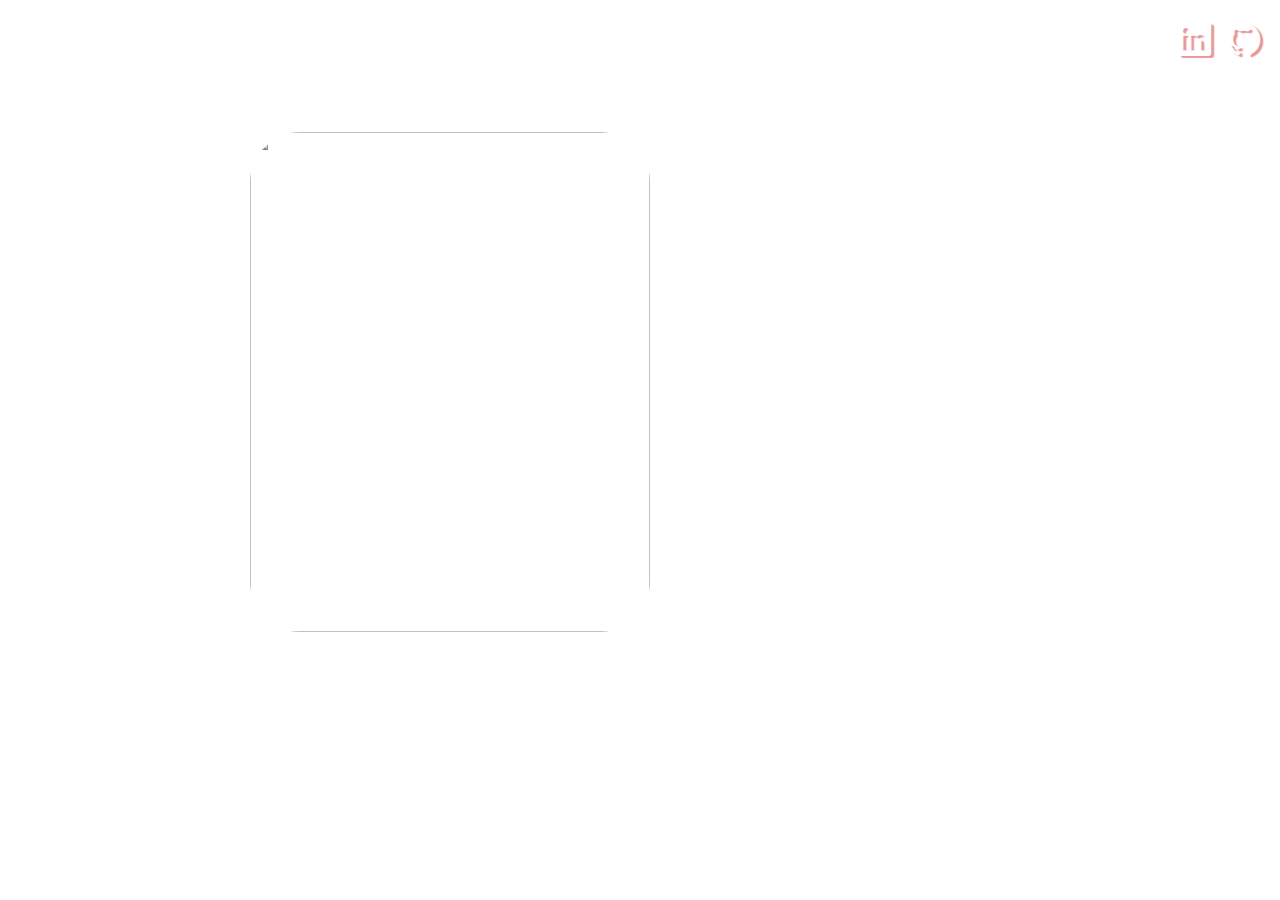
==== src/index.html @ 9477783c "editing" ====
<!DOCTYPE html>
<html lang="en">
<head>
    <meta charset="UTF-8">
    <meta name="viewport" content="width=device-width, initial-scale=1.0">
    <link href="https://cdn.jsdelivr.net/npm/bootstrap@5.3.3/dist/css/bootstrap.min.css" rel="stylesheet" integrity="sha384-QWTKZyjpPEjISv5WaRU9OFeRpok6YctnYmDr5pNlyT2bRjXh0JMhjY6hW+ALEwIH" crossorigin="anonymous">
    <link href="https://cdn.jsdelivr.net/npm/bootstrap-icons/font/bootstrap-icons.css" rel="stylesheet">
    <link href="https://fonts.googleapis.com/css2?family=Montserrat:wght@400;700&display=swap" rel="stylesheet">
    <link rel="stylesheet" href="index.css">
    <link rel="preconnect" href="https://fonts.googleapis.com">
    <link rel="preconnect" href="https://fonts.gstatic.com" crossorigin>
    <link href="https://fonts.googleapis.com/css2?family=Charmonman:wght@400;700&family=Dancing+Script:wght@400..700&family=Italiana&display=swap" rel="stylesheet">
    <title>Lizeth's Portfolio</title> <!-- Replace [Your Name] with your name -->
</head>
<body>
  <nav class="navbar navbar-expand-lg custom-navbar">
    <div class="container-fluid">
      <a class="navbar-brand" href="index.html"><h2>Lizeth Chavez</h2></a>
      <button class="navbar-toggler" type="button" data-bs-toggle="collapse" data-bs-target="#navbarNavAltMarkup" aria-controls="navbarNavAltMarkup" aria-expanded="false" aria-label="Toggle navigation">
        <span class="navbar-toggler-icon"></span>
      </button>
      <div class="collapse navbar-collapse" id="navbarNavAltMarkup">
        <div class="navbar-nav ms-auto">
            <a class="nav-link ms-auto" href="contact_me.html"><h4>About Me</h4></a>
            <a class="nav-link ms-auto" href="your-resume-link" target="_blank" download><h4>Resume</h4></a>
            <a class="nav-link ms-auto" aria-current="page" href="projects.html"><h4>Projects</h4></a>
            <a class="nav-link ms-auto" href="contact_me.html"><h4>Contact Me</h4></a>
            <a class="nav-link ms-auto" href="your-linkedin-profile" target="_blank"><i class="bi bi-linkedin"></i></a>
            <a class="nav-link ms-auto" href="your-github-profile" target="_blank"><i class="bi bi-github"></i></a>
        </div>
      </div>
    </div>
  </nav>
    
    <div class="intro">
        <div class="img-container">
            <!--Add your own image. Upload your image to the Github repo. 
            Right-click on your image. Click on 'Copy Relative Path'. 
            Paste between the quotations of src.-->
            <img src="" alt="">
        </div>
        <div class="col">
            <h2>Hero Text Heading</h2>
            <h5>Hero Text Subheading</h3>
        </div>
    </div>

    <script src="https://cdn.jsdelivr.net/npm/bootstrap@5.3.3/dist/js/bootstrap.bundle.min.js" integrity="sha384-YvpcrYf0tY3lHB60NNkmXc5s9fDVZLESaAA55NDzOxhy9GkcIdslK1eN7N6jIeHz" crossorigin="anonymous"></script>
    <script src="https://cdn.jsdelivr.net/npm/@popperjs/core@2.11.8/dist/umd/popper.min.js" integrity="sha384-I7E8VVD/ismYTF4hNIPjVp/Zjvgyol6VFvRkX/vR+Vc4jQkC+hVqc2pM8ODewa9r" crossorigin="anonymous"></script>
<script src="https://cdn.jsdelivr.net/npm/bootstrap@5.3.3/dist/js/bootstrap.min.js" integrity="sha384-0pUGZvbkm6XF6gxjEnlmuGrJXVbNuzT9qBBavbLwCsOGabYfZo0T0to5eqruptLy" crossorigin="anonymous"></script>
</body>
</html>
---- src/index.css ----
body{
    /* if you want to change the background color, change the background-color: */
    font-family:Georgia, 'Times New Roman', Times, serif; 
    background-image: linear-gradient(rgba(0,0,0,1),rgba(0,0,0,.90), url("/img2.jpg"));
    /*To change to font, change the font-family.*/
    
}

h2{
    color: #ffffff; 
    font-family: "Charmonman", cursive;
    font-weight: 400;
    font-style: normal;
    /* if you want to change the color of Your Name and Hero Text Heading,
     change the color: */
}

h4{
    color:#FFFFFF; 
    /* if you want to change the color of Projects, Contact Me, and Your Resume,
     change the color: */
}

h5{
    color: #FFF;
    /* if you want to change the color of Hero Text Subheading, 
    change the color: */
}

img{
    width: 100px;
    height: 500px;
    margin-left: 250px;
    border-radius: 50px;
}

.img-container{
    width: 700px;
    height: 550px;
    overflow: hidden;
}

.img-container img{
    /* To change the dimensions of the image, modify the
    width and height properties. */
    width: 400px;
    height: 500px;
    object-fit:cover;
}

.col h5{
    padding-top: 10px;
}

.bi-github{
    font-size: 25pt;
    color: #FFF; /*This is to change the color of the Github Logo*/
    text-shadow: 3px 2px 1px #E5989B;
    /*The first two values are for the angle of the shadow.
    The first value deals across the x-axis and the second
    deals across the y-axis. The third value deals with
    how far the shadow should extend. The last value is for 
    the color of the shadow.*/
    /* Text-shadow is to change the color of the shadow, 
    the angle of the shadow, and how far the shadow should extend. */
}
.bi-linkedin{
    font-size: 25pt;
    color: #FFF; /*This is to change the color of the LinkedIn Logo*/
    text-shadow: 3px 2px 1px #E5989B;
    /*The first two values are for the angle of the shadow.
    The first value deals across the x-axis and the second
    deals across the y-axis. The third value deals with
    how far the shadow should extend. The last value is for 
    the color of the shadow.*/
    /* Text-shadow is to change the color of the shadow, 
    the angle of the shadow, and how far the shadow should extend. */
}

.intro{
    display: flex;
    align-items: center;
    justify-content: center;
    margin-right: 300px;
    padding-top: 50px;

}

.nav-link:hover{
    color: black;
}

.custom-navbar{
    background-color: transparent;
    /* background-color is to change the color of the navbar.
    navbar is where Your Name and the other buttons appear.
    Right now it is set to transparent, which means there is no color.
    Since the background color of the body is set, the navbar appears 
    to have that color as well.*/
    align-items: center;
    justify-content: start;
}

.twobuttons{
    display: flex;
    margin-left: 200px;
    gap: 20px; /*This separates the Projects and Contact Me button*/
    margin-right: 300px;
}


#icons{
    display: flex;
    gap: 25px; /*This separates the Github Logo and the LinkedIn Logo*/
    margin-right: 5rem;
}
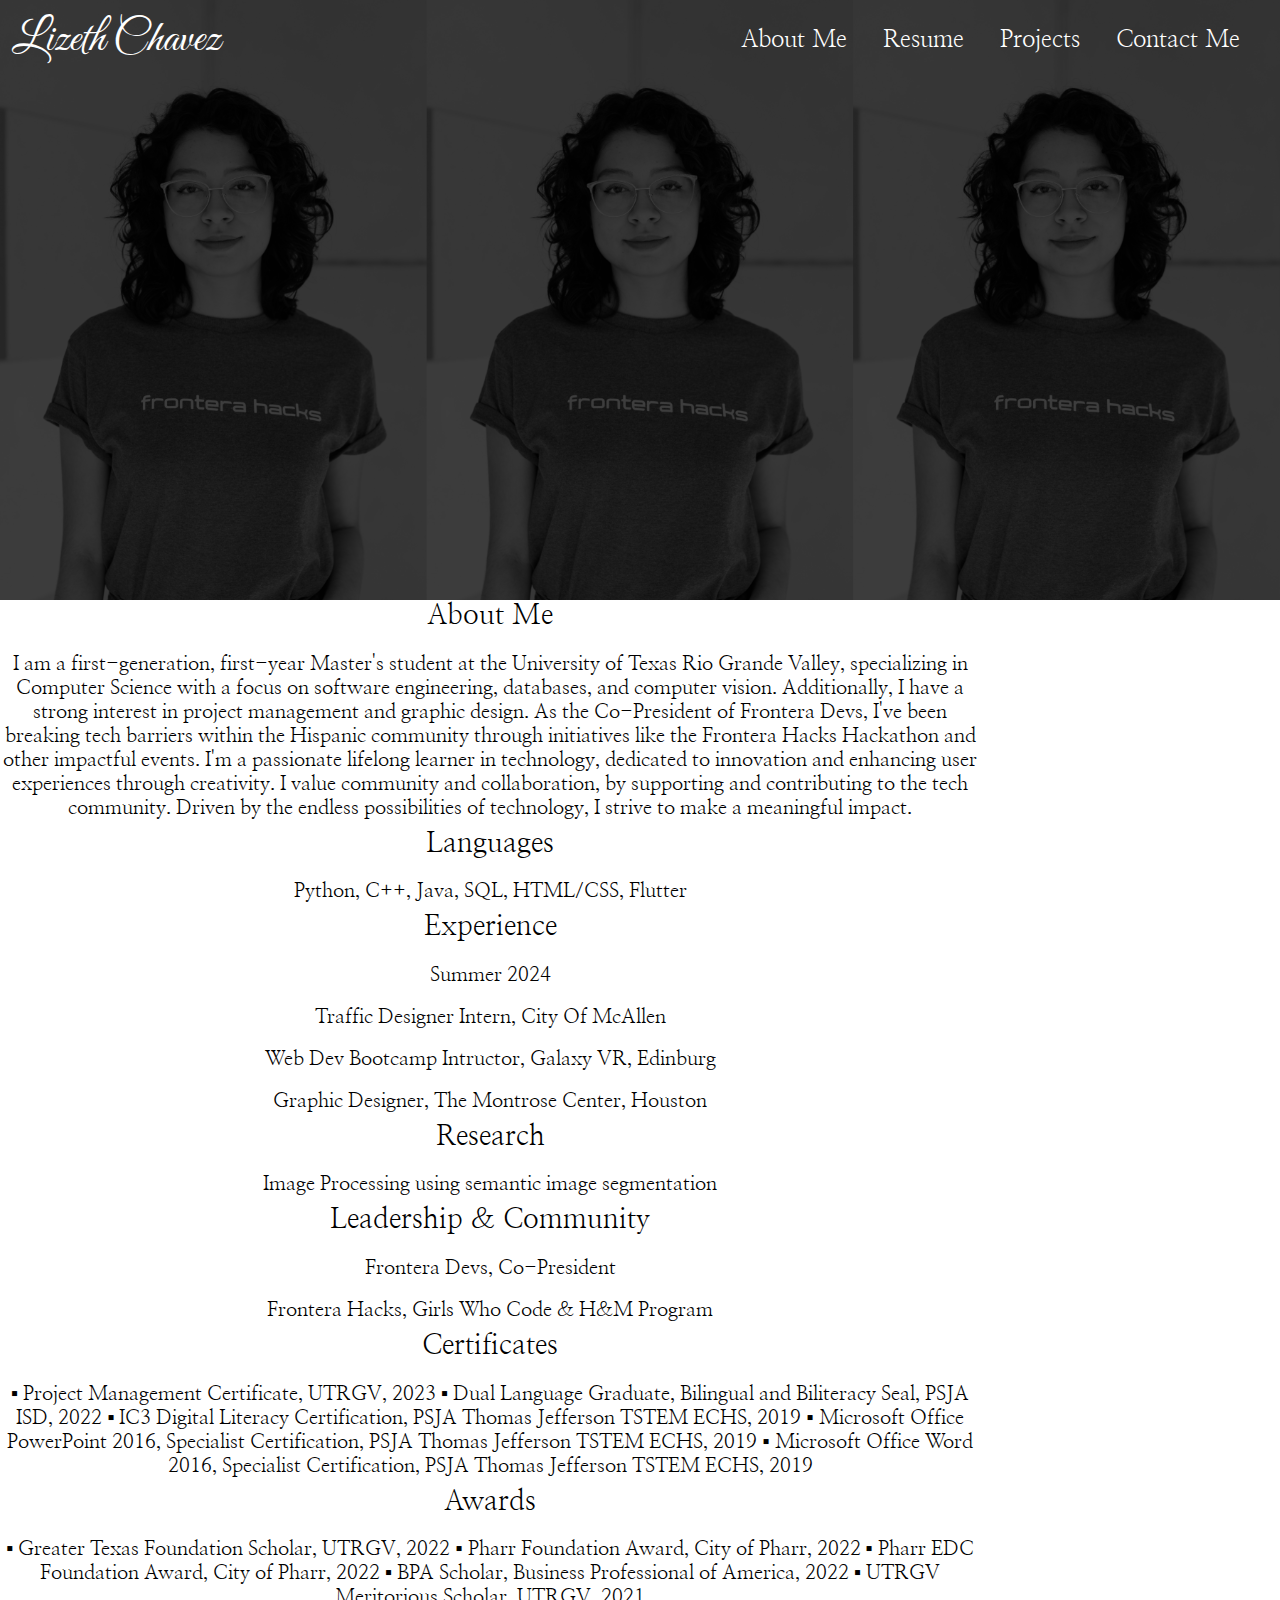
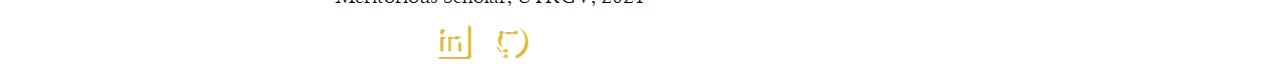
==== commit 05050da0: "Header & Nav Completed. About Me In Progress" ====
--- a/src/index.html
+++ b/src/index.html
@@ -3,50 +3,89 @@
 <head>
     <meta charset="UTF-8">
     <meta name="viewport" content="width=device-width, initial-scale=1.0">
+    <!-- Bootstrap -->
     <link href="https://cdn.jsdelivr.net/npm/bootstrap@5.3.3/dist/css/bootstrap.min.css" rel="stylesheet" integrity="sha384-QWTKZyjpPEjISv5WaRU9OFeRpok6YctnYmDr5pNlyT2bRjXh0JMhjY6hW+ALEwIH" crossorigin="anonymous">
     <link href="https://cdn.jsdelivr.net/npm/bootstrap-icons/font/bootstrap-icons.css" rel="stylesheet">
-    <link href="https://fonts.googleapis.com/css2?family=Montserrat:wght@400;700&display=swap" rel="stylesheet">
-    <link rel="stylesheet" href="index.css">
+    <script src="https://cdn.jsdelivr.net/npm/bootstrap@5.3.3/dist/js/bootstrap.bundle.min.js" integrity="sha384-YvpcrYf0tY3lHB60NNkmXc5s9fDVZLESaAA55NDzOxhy9GkcIdslK1eN7N6jIeHz" crossorigin="anonymous"></script>
+    <!-- Google Fonts -->
     <link rel="preconnect" href="https://fonts.googleapis.com">
     <link rel="preconnect" href="https://fonts.gstatic.com" crossorigin>
-    <link href="https://fonts.googleapis.com/css2?family=Charmonman:wght@400;700&family=Dancing+Script:wght@400..700&family=Italiana&display=swap" rel="stylesheet">
-    <title>Lizeth's Portfolio</title> <!-- Replace [Your Name] with your name -->
+    <link href="https://fonts.googleapis.com/css2?family=Arsenal+SC:ital,wght@0,700;1,400;1,700&family=Charmonman:wght@400;700&family=Dancing+Script:wght@400..700&family=Great+Vibes&family=Italiana&display=swap" rel="stylesheet">
+    <link href="https://fonts.googleapis.com/css2?family=Arsenal+SC:ital,wght@0,700;1,400;1,700&family=Baskervville+SC&family=Charmonman:wght@400;700&family=Dancing+Script:wght@400..700&family=Great+Vibes&family=Italiana&family=Lora:ital,wght@0,400..700;1,400..700&family=Nanum+Myeongjo&display=swap" rel="stylesheet">
+    <link href="https://fonts.googleapis.com/css2?family=Montserrat:wght@400;700&display=swap" rel="stylesheet">
+    <!-- Link to CSS -->
+    <link rel="stylesheet" href="index.css">
+
+
+    <title>Lizeth's Portfolio</title>
 </head>
-<body>
-  <nav class="navbar navbar-expand-lg custom-navbar">
-    <div class="container-fluid">
-      <a class="navbar-brand" href="index.html"><h2>Lizeth Chavez</h2></a>
-      <button class="navbar-toggler" type="button" data-bs-toggle="collapse" data-bs-target="#navbarNavAltMarkup" aria-controls="navbarNavAltMarkup" aria-expanded="false" aria-label="Toggle navigation">
-        <span class="navbar-toggler-icon"></span>
-      </button>
-      <div class="collapse navbar-collapse" id="navbarNavAltMarkup">
-        <div class="navbar-nav ms-auto">
-            <a class="nav-link ms-auto" href="contact_me.html"><h4>About Me</h4></a>
-            <a class="nav-link ms-auto" href="your-resume-link" target="_blank" download><h4>Resume</h4></a>
-            <a class="nav-link ms-auto" aria-current="page" href="projects.html"><h4>Projects</h4></a>
-            <a class="nav-link ms-auto" href="contact_me.html"><h4>Contact Me</h4></a>
-            <a class="nav-link ms-auto" href="your-linkedin-profile" target="_blank"><i class="bi bi-linkedin"></i></a>
-            <a class="nav-link ms-auto" href="your-github-profile" target="_blank"><i class="bi bi-github"></i></a>
+  <body>
+    
+    <header class="header">
+      <nav class="navbar navbar-expand-lg custom-navbar">
+        <div class="container-fluid">
+          <a class="navbar-brand" href="index.html"><h2 class="title">Lizeth Chavez</h2></a>
+          <button class="navbar-toggler" type="button" data-bs-toggle="collapse" data-bs-target="#navbarNavAltMarkup" aria-controls="navbarNavAltMarkup" aria-expanded="false" aria-label="Toggle navigation">
+            <span class="navbar-toggler-icon"></span>
+          </button>
+          <div class="collapse navbar-collapse" id="navbarNavAltMarkup">
+            <div class="navbar-nav ms-auto">
+                <a class="nav-link ms-auto" href="#about-me"><h4>About Me</h4></a>
+                <a class="nav-link ms-auto" href="assets/LizethChavez.pdf" target="_blank" download><h4>Resume</h4></a>
+                <a class="nav-link ms-auto" aria-current="page" href="projects.html"><h4>Projects</h4></a>
+                <a class="nav-link ms-auto" href="contact_me.html"><h4>Contact Me</h4></a>
+            </div>
+          </div>
         </div>
-      </div>
-    </div>
-  </nav>
-    
-    <div class="intro">
-        <div class="img-container">
-            <!--Add your own image. Upload your image to the Github repo. 
-            Right-click on your image. Click on 'Copy Relative Path'. 
-            Paste between the quotations of src.-->
-            <img src="" alt="">
+      </nav>
+    </header>
+      <section id="about-me" class="aboutme">
+        <div class="col">
+          <div class="col">
+              <h3>About Me</h3>
+              <h5>I am a first-generation, first-year Master's student at the University of Texas Rio Grande Valley, specializing in Computer Science with a focus on software engineering, databases, and computer vision. Additionally, I have a strong interest in project management and graphic design. As the Co-President of Frontera Devs, I've been breaking tech barriers within the Hispanic community through initiatives like the Frontera Hacks Hackathon and other impactful events. I'm a passionate lifelong learner in technology, dedicated to innovation and enhancing user experiences through creativity. I value community and collaboration, by supporting and contributing to the tech community. Driven by the endless possibilities of technology, I strive to make a meaningful impact.
+              </h5>
+
+              <h3>Languages</h3>
+              <h5>Python, C++, Java, SQL, HTML/CSS, Flutter</h5>
+           
+              <h3>Experience</h3>
+
+              <h5>Summer 2024</h5>
+              <h5>Traffic Designer Intern, City Of McAllen</h5>
+              <h5>Web Dev Bootcamp Intructor, Galaxy VR, Edinburg</h5>
+              <h5>Graphic Designer, The Montrose Center, Houston</h5>
+
+              <h3>Research</h3>
+              <h5>Image Processing using semantic image segmentation</h5>
+
+              <h3>Leadership & Community</h3>
+              <h5>Frontera Devs, Co-President</h5>
+              <h5>Frontera Hacks, Girls Who Code & H&M Program</h5>
+
+              <h3>Certificates</h3>
+              <h5>
+                ▪ Project Management Certificate, UTRGV, 2023 
+                ▪ Dual Language Graduate, Bilingual and Biliteracy Seal, PSJA ISD, 2022 
+                ▪ IC3 Digital Literacy Certification, PSJA Thomas Jefferson TSTEM ECHS, 2019 
+                ▪ Microsoft Office PowerPoint 2016, Specialist Certification, PSJA Thomas Jefferson TSTEM ECHS, 2019 
+                ▪ Microsoft Office Word 2016, Specialist Certification, PSJA Thomas Jefferson TSTEM ECHS, 2019 
+              </h5>
+
+              <h3>Awards</h3>
+              <h5>
+                ▪ Greater Texas Foundation Scholar, UTRGV, 2022 
+                ▪ Pharr Foundation Award, City of Pharr, 2022 
+                ▪ Pharr EDC Foundation Award, City of Pharr, 2022 
+                ▪ BPA Scholar, Business Professional of America, 2022 
+                ▪ UTRGV Meritorious Scholar, UTRGV, 2021
+              </h5>
+
+
+              <a class="nav-link ms-auto" href="https://www.linkedin.com/in/lizethachavez/" target="_blank"><i class="bi bi-linkedin"></i></a>
+              <a class="nav-link ms-auto" href="https://github.com/LCRazo" target="_blank"><i class="bi bi-github"></i></a>
+          </div>
         </div>
-        <div class="col">
-            <h2>Hero Text Heading</h2>
-            <h5>Hero Text Subheading</h3>
-        </div>
-    </div>
-
-    <script src="https://cdn.jsdelivr.net/npm/bootstrap@5.3.3/dist/js/bootstrap.bundle.min.js" integrity="sha384-YvpcrYf0tY3lHB60NNkmXc5s9fDVZLESaAA55NDzOxhy9GkcIdslK1eN7N6jIeHz" crossorigin="anonymous"></script>
-    <script src="https://cdn.jsdelivr.net/npm/@popperjs/core@2.11.8/dist/umd/popper.min.js" integrity="sha384-I7E8VVD/ismYTF4hNIPjVp/Zjvgyol6VFvRkX/vR+Vc4jQkC+hVqc2pM8ODewa9r" crossorigin="anonymous"></script>
-<script src="https://cdn.jsdelivr.net/npm/bootstrap@5.3.3/dist/js/bootstrap.min.js" integrity="sha384-0pUGZvbkm6XF6gxjEnlmuGrJXVbNuzT9qBBavbLwCsOGabYfZo0T0to5eqruptLy" crossorigin="anonymous"></script>
+      </section>
 </body>
-</html>+</html>    
--- a/src/index.css
+++ b/src/index.css
@@ -1,28 +1,49 @@
+html {
+    scroll-behavior: smooth;
+}
+
 body{
     /* if you want to change the background color, change the background-color: */
     font-family:Georgia, 'Times New Roman', Times, serif; 
-    background-image: linear-gradient(rgba(0,0,0,1),rgba(0,0,0,.90), url("/img2.jpg"));
+    margin: 0;
+    padding: 0;
+    text-align: center;
+
     /*To change to font, change the font-family.*/
     
 }
 
 h2{
     color: #ffffff; 
-    font-family: "Charmonman", cursive;
+    font-family: "Great Vibes", cursive;
     font-weight: 400;
     font-style: normal;
+    font-size: 45px;
     /* if you want to change the color of Your Name and Hero Text Heading,
      change the color: */
 }
 
+h3{
+    color: #000000;
+    font-family: "Nanum Myeongjo", serif;
+    font-weight: 400;
+    font-style: normal;
+}
+
 h4{
     color:#FFFFFF; 
+    font-family: "Nanum Myeongjo", serif;
+    font-weight: 400;
+    font-style: normal;
     /* if you want to change the color of Projects, Contact Me, and Your Resume,
      change the color: */
 }
 
 h5{
-    color: #FFF;
+    color: #000000;
+    font-family: "Nanum Myeongjo", serif;
+    font-weight: 400;
+    font-style: normal;
     /* if you want to change the color of Hero Text Subheading, 
     change the color: */
 }
@@ -52,10 +73,16 @@
     padding-top: 10px;
 }
 
+#icons{
+    display: flex;
+    gap: 25px; /*This separates the Github Logo and the LinkedIn Logo*/
+    margin-right: 5rem;
+}
+
 .bi-github{
     font-size: 25pt;
     color: #FFF; /*This is to change the color of the Github Logo*/
-    text-shadow: 3px 2px 1px #E5989B;
+    text-shadow: 3px 2px 1px #DAB844;
     /*The first two values are for the angle of the shadow.
     The first value deals across the x-axis and the second
     deals across the y-axis. The third value deals with
@@ -67,7 +94,7 @@
 .bi-linkedin{
     font-size: 25pt;
     color: #FFF; /*This is to change the color of the LinkedIn Logo*/
-    text-shadow: 3px 2px 1px #E5989B;
+    text-shadow: 3px 2px 1px #DAB844;
     /*The first two values are for the angle of the shadow.
     The first value deals across the x-axis and the second
     deals across the y-axis. The third value deals with
@@ -77,40 +104,72 @@
     the angle of the shadow, and how far the shadow should extend. */
 }
 
-.intro{
+
+/* Nav Hovering Effect */
+.nav-link{
+    list-style: none;
+    display: inline-block;
+    margin: 0 20px;
+    position: relative;
+}
+
+.nav-link a{
+    text-decoration: none;
+    color: #fff;
+    text-transform: uppercase;
+}
+
+.nav-link:after{
+    content:'';
+    height: 3px;
+    width: 0;
+    background: #DAB844;
+    position: absolute;
+    left: 0;
+    bottom: -10;
+    transition: 0.5s;
+}
+
+.nav-link:hover::after{
+    width: 100%;
+}
+
+
+.custom-navbar{
+    position: absolute;
+    top: 0; /* Align to the top of the header */
+    right: 0; /* Align to the left of the header */
+    width: 100%; /* Full width */
+    z-index: 10; /* Higher value to ensure it overlays other elements */
+}
+
+.header{
+    background-image: linear-gradient(rgba(0,0,0,0.75), rgba(0,0,0,0.75)), url("assets/headshot.jpg");
+    background-size: contain;
+    background-position:initial;
+    background-size: 
+    33.33%;
+    background-repeat:repeat-x;
+
+    padding-top: 600px; /* Add padding to compensate for the fixed navbar */
+    text-align: center;
+    position: relative;
+    z-index: 1;
+}
+
+
+#about-me {
+  padding-top: 80px; /* Adjust this value based on your navbar height */
+  margin-top: -80px; /* Adjust this value to offset the padding */
+}
+
+
+.aboutme{
     display: flex;
     align-items: center;
     justify-content: center;
     margin-right: 300px;
-    padding-top: 50px;
+    padding-top: 800px;
 
 }
 
-.nav-link:hover{
-    color: black;
-}
-
-.custom-navbar{
-    background-color: transparent;
-    /* background-color is to change the color of the navbar.
-    navbar is where Your Name and the other buttons appear.
-    Right now it is set to transparent, which means there is no color.
-    Since the background color of the body is set, the navbar appears 
-    to have that color as well.*/
-    align-items: center;
-    justify-content: start;
-}
-
-.twobuttons{
-    display: flex;
-    margin-left: 200px;
-    gap: 20px; /*This separates the Projects and Contact Me button*/
-    margin-right: 300px;
-}
-
-
-#icons{
-    display: flex;
-    gap: 25px; /*This separates the Github Logo and the LinkedIn Logo*/
-    margin-right: 5rem;
-}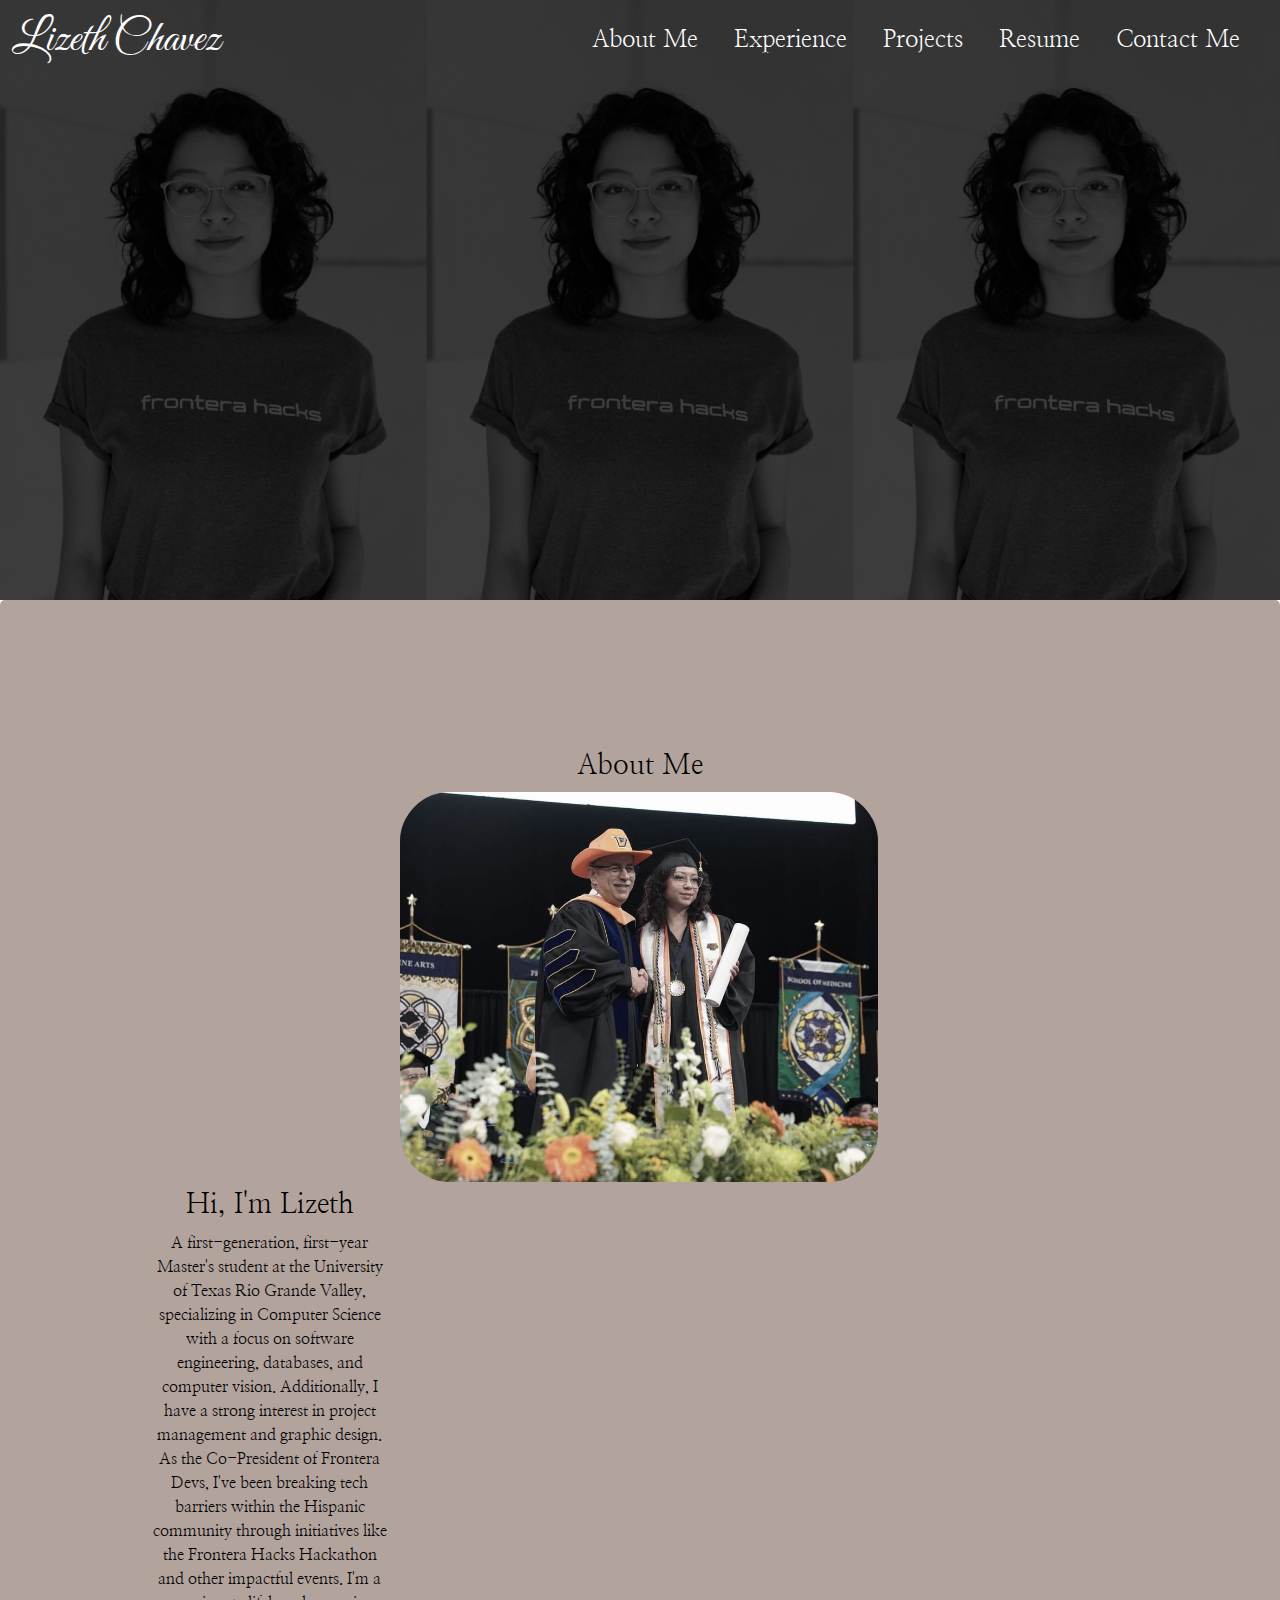
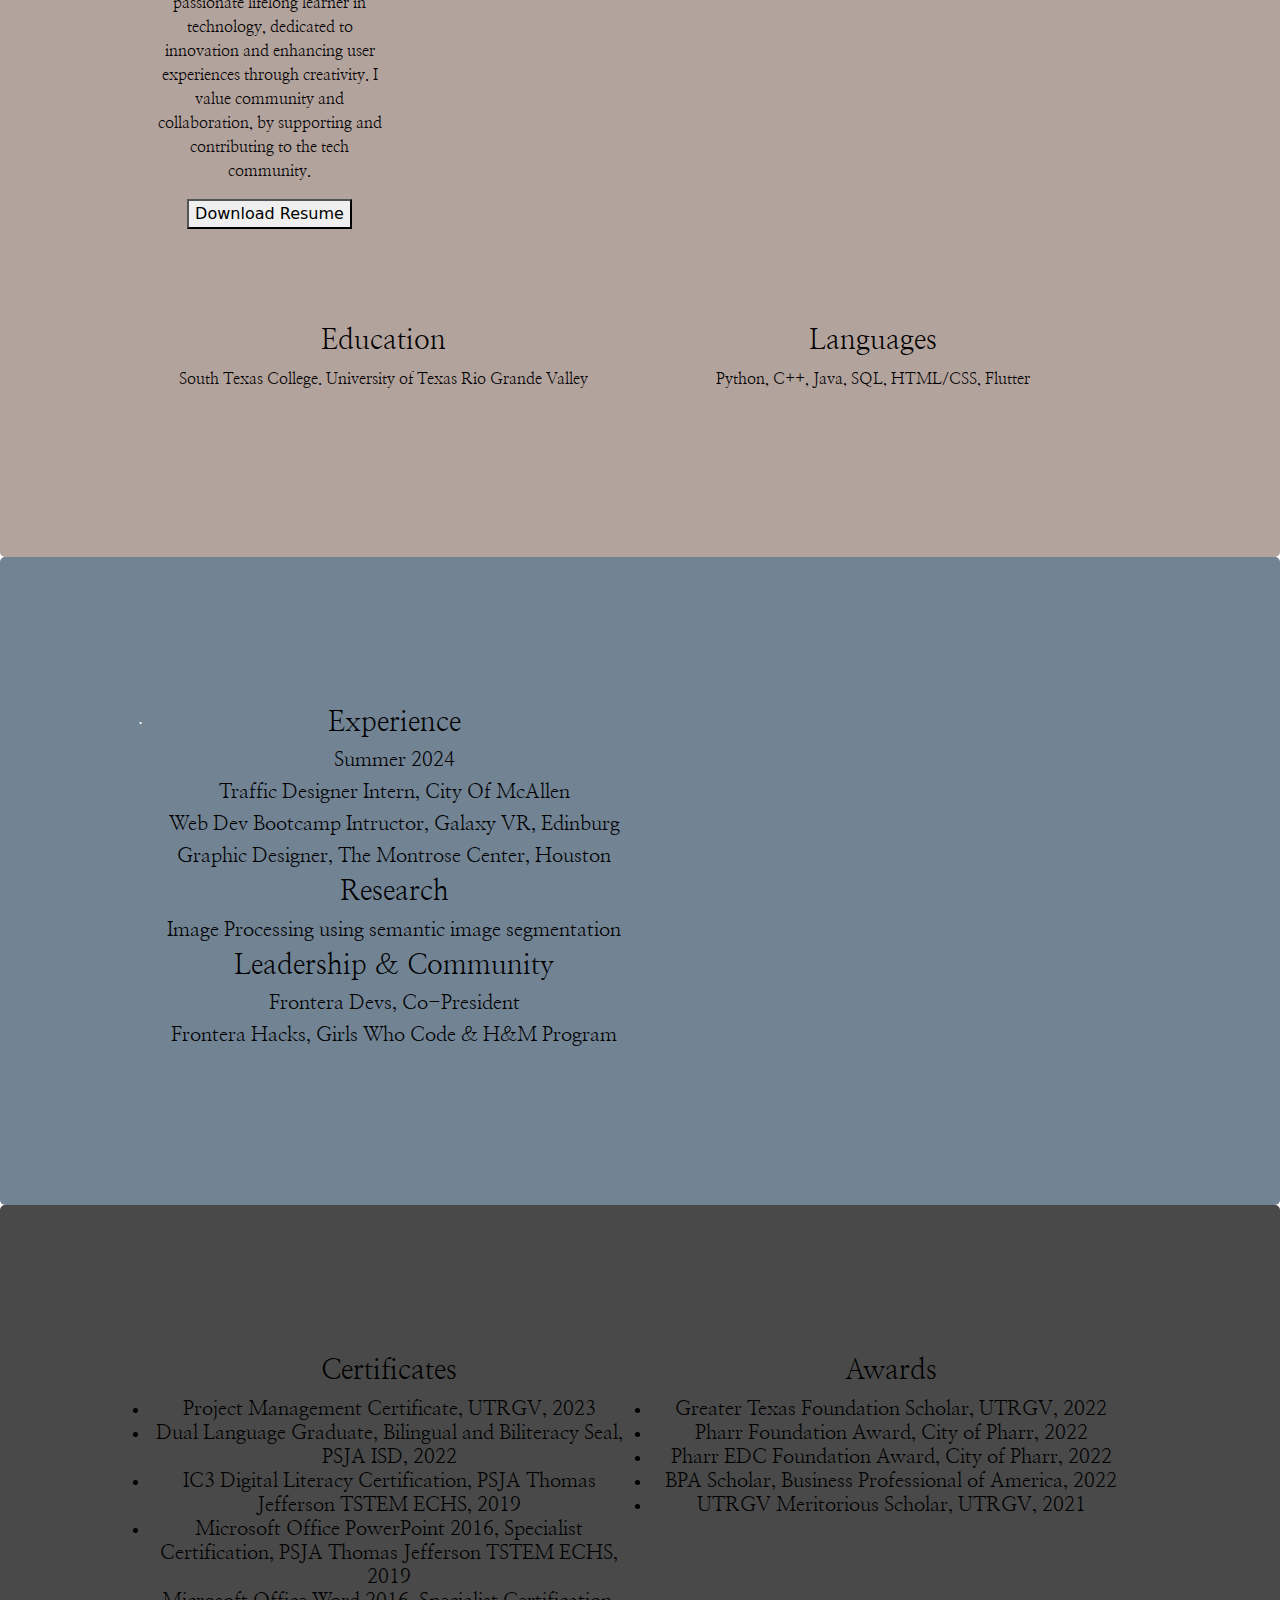
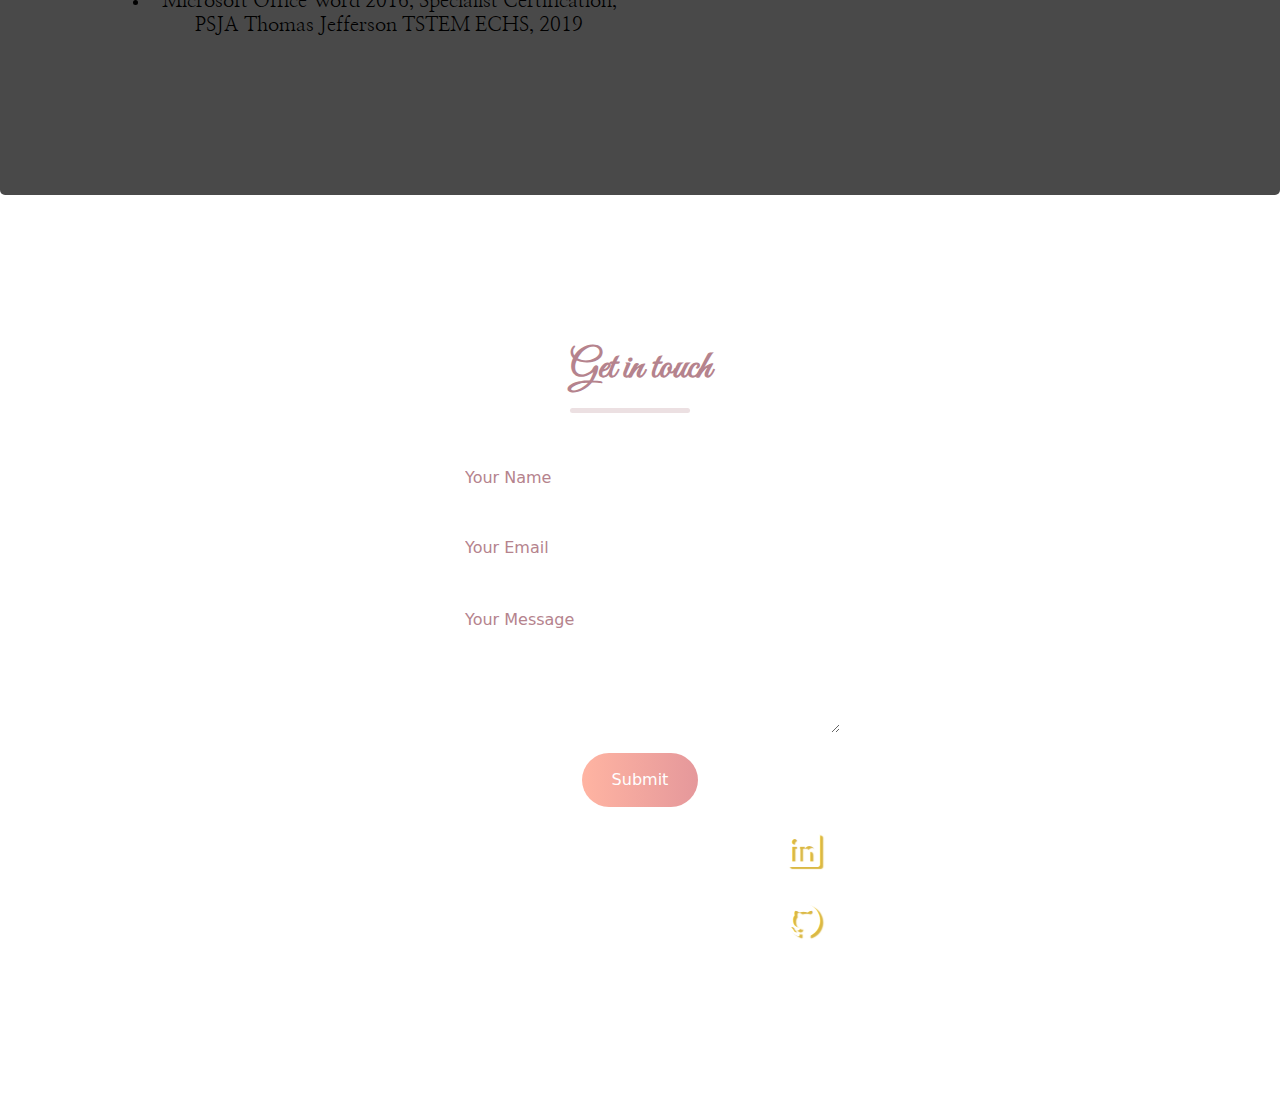
==== commit 33faad9b: "About Me In Progress" ====
--- a/src/index.html
+++ b/src/index.html
@@ -7,6 +7,11 @@
     <link href="https://cdn.jsdelivr.net/npm/bootstrap@5.3.3/dist/css/bootstrap.min.css" rel="stylesheet" integrity="sha384-QWTKZyjpPEjISv5WaRU9OFeRpok6YctnYmDr5pNlyT2bRjXh0JMhjY6hW+ALEwIH" crossorigin="anonymous">
     <link href="https://cdn.jsdelivr.net/npm/bootstrap-icons/font/bootstrap-icons.css" rel="stylesheet">
     <script src="https://cdn.jsdelivr.net/npm/bootstrap@5.3.3/dist/js/bootstrap.bundle.min.js" integrity="sha384-YvpcrYf0tY3lHB60NNkmXc5s9fDVZLESaAA55NDzOxhy9GkcIdslK1eN7N6jIeHz" crossorigin="anonymous"></script>
+    <link href="https://cdn.jsdelivr.net/npm/bootstrap@5.3.3/dist/css/bootstrap.min.css" rel="stylesheet" integrity="sha384-QWTKZyjpPEjISv5WaRU9OFeRpok6YctnYmDr5pNlyT2bRjXh0JMhjY6hW+ALEwIH" crossorigin="anonymous">
+    <link href="https://cdn.jsdelivr.net/npm/bootstrap-icons/font/bootstrap-icons.css" rel="stylesheet">
+    <script src="https://cdn.jsdelivr.net/npm/bootstrap@5.3.3/dist/js/bootstrap.bundle.min.js" integrity="sha384-YvpcrYf0tY3lHB60NNkmXc5s9fDVZLESaAA55NDzOxhy9GkcIdslK1eN7N6jIeHz" crossorigin="anonymous"></script>
+    <script src="https://cdn.jsdelivr.net/npm/@popperjs/core@2.11.8/dist/umd/popper.min.js" integrity="sha384-I7E8VVD/ismYTF4hNIPjVp/Zjvgyol6VFvRkX/vR+Vc4jQkC+hVqc2pM8ODewa9r" crossorigin="anonymous"></script>
+    <script src="https://cdn.jsdelivr.net/npm/bootstrap@5.3.3/dist/js/bootstrap.min.js" integrity="sha384-0pUGZvbkm6XF6gxjEnlmuGrJXVbNuzT9qBBavbLwCsOGabYfZo0T0to5eqruptLy" crossorigin="anonymous"></script>
     <!-- Google Fonts -->
     <link rel="preconnect" href="https://fonts.googleapis.com">
     <link rel="preconnect" href="https://fonts.gstatic.com" crossorigin>
@@ -31,61 +36,127 @@
           <div class="collapse navbar-collapse" id="navbarNavAltMarkup">
             <div class="navbar-nav ms-auto">
                 <a class="nav-link ms-auto" href="#about-me"><h4>About Me</h4></a>
+                <a class="nav-link ms-auto" href="#Experience"><h4>Experience</h4></a>
+                <a class="nav-link ms-auto" aria-current="page" href="projects.html"><h4>Projects</h4></a>
                 <a class="nav-link ms-auto" href="assets/LizethChavez.pdf" target="_blank" download><h4>Resume</h4></a>
-                <a class="nav-link ms-auto" aria-current="page" href="projects.html"><h4>Projects</h4></a>
-                <a class="nav-link ms-auto" href="contact_me.html"><h4>Contact Me</h4></a>
+                <a class="nav-link ms-auto" href="#Contact"><h4>Contact Me</h4></a>
             </div>
           </div>
         </div>
       </nav>
     </header>
-      <section id="about-me" class="aboutme">
-        <div class="col">
-          <div class="col">
-              <h3>About Me</h3>
-              <h5>I am a first-generation, first-year Master's student at the University of Texas Rio Grande Valley, specializing in Computer Science with a focus on software engineering, databases, and computer vision. Additionally, I have a strong interest in project management and graphic design. As the Co-President of Frontera Devs, I've been breaking tech barriers within the Hispanic community through initiatives like the Frontera Hacks Hackathon and other impactful events. I'm a passionate lifelong learner in technology, dedicated to innovation and enhancing user experiences through creativity. I value community and collaboration, by supporting and contributing to the tech community. Driven by the endless possibilities of technology, I strive to make a meaningful impact.
-              </h5>
+    <section id="about-me" class="aboutme">
+      <div class="aboutme-container">
+        <div class="row">
+          <header class="text-center">
+            <h3>About Me</h3>
+          </header>
+          <div class="col-lg-6 col-md-6">
+            <div class="image-overlay-container">
+                <!-- Main image (color) -->
+                <img src="assets/normal.jpg" alt="Lizeth's Photo" class="img-fluid main-image">
+                <!-- Overlay image (grayscale) -->
+                <img src="assets/greyscale.jpg" alt="Lizeth's Photo Grayscale" class="img-fluid overlay-image">
+            </div>
+            <div class="col-lg-6 col-md-6">
+              <article>
+                <header>
+                  <h3>Hi, I'm Lizeth</h3>
+                </header>
+                <p>
+                  A first-generation, first-year Master's student at the University of Texas Rio Grande Valley, specializing in Computer Science with a focus on software engineering, databases, and computer vision. Additionally, I have a strong interest in project management and graphic design. As the Co-President of Frontera Devs, I've been breaking tech barriers within the Hispanic community through initiatives like the Frontera Hacks Hackathon and other impactful events. I'm a passionate lifelong learner in technology, dedicated to innovation and enhancing user experiences through creativity. I value community and collaboration, by supporting and contributing to the tech community.
+                </p>
+                <button type="download-resume">Download Resume</button>
+              </article>
+            </div>
+          </div>
+          <div class="row mt-5">
+          <div class="col-lg-6 col-md-6 pt-5">
+            <article>
+              <header>
+                <h3>Education</h3>
+              </header>
+              <p>South Texas College. University of Texas Rio Grande Valley</p>
+            </article>
+          </div>
+          <div class="col-lg-6 col-md-6 pt-5">
+            <article>
+              <header>
+                <h3>Languages</h3>
+              </header>
+              <p>Python, C++, Java, SQL, HTML/CSS, Flutter</p>
+            </article>
+          </div>
+         </div>
+        </div>
+      </div>
+    </section>    
+    
+      <section  id="Experience" class="Experience" >
+        <div class="exp-container">
+            <div class="row">.
+                <div class="col-lg-6 col-md-6">
+                  <h3>Experience</h3>
 
-              <h3>Languages</h3>
-              <h5>Python, C++, Java, SQL, HTML/CSS, Flutter</h5>
-           
-              <h3>Experience</h3>
-
-              <h5>Summer 2024</h5>
-              <h5>Traffic Designer Intern, City Of McAllen</h5>
-              <h5>Web Dev Bootcamp Intructor, Galaxy VR, Edinburg</h5>
-              <h5>Graphic Designer, The Montrose Center, Houston</h5>
-
-              <h3>Research</h3>
-              <h5>Image Processing using semantic image segmentation</h5>
-
-              <h3>Leadership & Community</h3>
-              <h5>Frontera Devs, Co-President</h5>
-              <h5>Frontera Hacks, Girls Who Code & H&M Program</h5>
-
+                  <h5>Summer 2024</h5>
+                  <h5>Traffic Designer Intern, City Of McAllen</h5>
+                  <h5>Web Dev Bootcamp Intructor, Galaxy VR, Edinburg</h5>
+                  <h5>Graphic Designer, The Montrose Center, Houston</h5>
+      
+                  <h3>Research</h3>
+                  <h5>Image Processing using semantic image segmentation</h5>
+      
+                  <h3>Leadership & Community</h3>
+                  <h5>Frontera Devs, Co-President</h5>
+                  <h5>Frontera Hacks, Girls Who Code & H&M Program</h5>
+                </div>
+            </div> 
+        </div>
+      </section>
+      <section id="extra" class="extra">
+        <div class="extra-container">
+          <div class="row">
+            <div class="col-lg-6 col-md-6">
               <h3>Certificates</h3>
               <h5>
-                ▪ Project Management Certificate, UTRGV, 2023 
-                ▪ Dual Language Graduate, Bilingual and Biliteracy Seal, PSJA ISD, 2022 
-                ▪ IC3 Digital Literacy Certification, PSJA Thomas Jefferson TSTEM ECHS, 2019 
-                ▪ Microsoft Office PowerPoint 2016, Specialist Certification, PSJA Thomas Jefferson TSTEM ECHS, 2019 
-                ▪ Microsoft Office Word 2016, Specialist Certification, PSJA Thomas Jefferson TSTEM ECHS, 2019 
+                <li><a>Project Management Certificate, UTRGV, 2023 </a></li>
+                <li><a>Dual Language Graduate, Bilingual and Biliteracy Seal, PSJA ISD, 2022</a></li>
+                <li><a>IC3 Digital Literacy Certification, PSJA Thomas Jefferson TSTEM ECHS, 2019 </a></li>
+                <li><a>Microsoft Office PowerPoint 2016, Specialist Certification, PSJA Thomas Jefferson TSTEM ECHS, 2019 </a></li>
+                <li><a>Microsoft Office Word 2016, Specialist Certification, PSJA Thomas Jefferson TSTEM ECHS, 2019 </a></li>
               </h5>
-
+            </div>
+            <div class="col-lg-6 col-md-6">
               <h3>Awards</h3>
-              <h5>
-                ▪ Greater Texas Foundation Scholar, UTRGV, 2022 
-                ▪ Pharr Foundation Award, City of Pharr, 2022 
-                ▪ Pharr EDC Foundation Award, City of Pharr, 2022 
-                ▪ BPA Scholar, Business Professional of America, 2022 
-                ▪ UTRGV Meritorious Scholar, UTRGV, 2021
-              </h5>
-
-
-              <a class="nav-link ms-auto" href="https://www.linkedin.com/in/lizethachavez/" target="_blank"><i class="bi bi-linkedin"></i></a>
-              <a class="nav-link ms-auto" href="https://github.com/LCRazo" target="_blank"><i class="bi bi-github"></i></a>
+                <h5>
+                  <li><a>Greater Texas Foundation Scholar, UTRGV, 2022 </a></li>
+                  <li><a>Pharr Foundation Award, City of Pharr, 2022</a></li>
+                  <li><a>Pharr EDC Foundation Award, City of Pharr, 2022 </a></li>
+                  <li><a> BPA Scholar, Business Professional of America, 2022 </a></li>
+                  <li><a>UTRGV Meritorious Scholar, UTRGV, 2021</a></li>
+                </h5>
+            </div>
           </div>
         </div>
       </section>
+
+      <footer id="Contact">
+        <div class="contact-container">
+          <form action="https://api.web3forms.com/submit" method="POST" class="contact-left">
+            <div class="contact-left-title">
+              <h2>Get in touch</h2>
+              <hr>
+            </div>
+             <input type="hidden" name="access_key" value="">  <!--The value needs to be changed. Go to Web3Forms site. -->
+            <input type="text" name="name" placeholder="Your Name" class="contact-inputs" required>
+            <input type="email" name="email" placeholder="Your Email" class="contact-inputs" required>
+            <textarea name="message" placeholder="Your Message" class="contact-inputs" required></textarea>
+            <button type="submit">Submit</button>
+
+            <a class="nav-link ms-auto" href="https://www.linkedin.com/in/lizethachavez/" target="_blank"><i class="bi bi-linkedin"></i></a>
+            <a class="nav-link ms-auto" href="https://github.com/LCRazo" target="_blank"><i class="bi bi-github"></i></a>
+          </form>
+        </div>
+      </footer>
 </body>
 </html>    
--- a/src/index.css
+++ b/src/index.css
@@ -1,16 +1,9 @@
-html {
-    scroll-behavior: smooth;
-}
-
 body{
     /* if you want to change the background color, change the background-color: */
-    font-family:Georgia, 'Times New Roman', Times, serif; 
     margin: 0;
     padding: 0;
     text-align: center;
-
-    /*To change to font, change the font-family.*/
-    
+    /*To change to font, change the font-family.*/ 
 }
 
 h2{
@@ -23,13 +16,6 @@
      change the color: */
 }
 
-h3{
-    color: #000000;
-    font-family: "Nanum Myeongjo", serif;
-    font-weight: 400;
-    font-style: normal;
-}
-
 h4{
     color:#FFFFFF; 
     font-family: "Nanum Myeongjo", serif;
@@ -39,7 +25,7 @@
      change the color: */
 }
 
-h5{
+h3, h5, p{
     color: #000000;
     font-family: "Nanum Myeongjo", serif;
     font-weight: 400;
@@ -157,19 +143,136 @@
     z-index: 1;
 }
 
-
-#about-me {
-  padding-top: 80px; /* Adjust this value based on your navbar height */
-  margin-top: -80px; /* Adjust this value to offset the padding */
-}
-
-
-.aboutme{
+.about-me{
     display: flex;
     align-items: center;
     justify-content: center;
     margin-right: 300px;
     padding-top: 800px;
-
-}
-
+}
+
+.aboutme-container{
+    background-color: #b3a39d;
+    padding: 150px;
+    border-radius: 5px; /* Optional: for rounded corners */
+    color: white; /* Optional: to make text readable on the background */
+}
+
+.image-overlay-container {
+    position: relative;
+    display: inline-block;
+  }
+  
+  .main-image {
+    display: block;
+    width: 100%;
+  }
+  
+  .overlay-image {
+    position: absolute;
+    top: 0;
+    left: 0;
+    width: 100%;
+    opacity: 0.5; /* Adjust opacity as needed */
+  }
+.exp-container{
+    background-color: #728394;
+    padding: 150px;
+    border-radius: 5px; /* Optional: for rounded corners */
+    color: white; /* Optional: to make text readable on the background */
+    
+}
+
+.extra-container{
+    background-color: #494949;
+    padding: 150px;
+    border-radius: 5px; /* Optional: for rounded corners */
+    color: white; /* Optional: to make text readable on the background */
+}
+.contact-container{
+    height: 100vh;
+    display: flex;
+    align-items: center;
+    justify-content: center;
+}
+
+.contact-left{
+    display: flex;
+    flex-direction: column;
+    align-items: center;
+    gap: 20px;
+}
+
+/*.contact-left-title h2 is in charge of
+'Get in Touch'. */
+.contact-left-title h2{
+    font-weight: 600;
+    color: #B5838D;
+    /*to change the color of the text, change this ^*/
+    font-size: 40px;
+    margin-bottom: 5px;
+}
+
+/*.contact-left-title hr is in charge of
+the line that is underneath 'Get in Touch'*/
+.contact-left-title hr{
+    border: none;
+    width: 120px;
+    height: 5px;
+    background-color: #B5838D;
+    /*to change the color of the line, change this ^*/
+    border-radius: 10px;
+    margin-bottom: 20px;
+
+}
+
+/*to change the colors of your responses to
+'Your Email, Your Name, Your Message'*/
+.contact-inputs{
+    width: 400px;
+    height: 50px;
+    border: none;
+    outline: none;
+    padding-left: 25px;
+    font-weight: 500;
+    color: #E5989B; /*change this*/
+    border-radius: 50px;
+}
+
+.contact-left textarea{
+    height: 140px;
+    padding-top: 15px;
+    border-radius: 20px;
+}
+
+/*after you press an input to type, the border of the input field
+is boldened. To change the color of the 'active' or 'selected'
+border, */
+.contact-inputs:focus{
+    border: 2px solid #6D6875; /*change this hex color*/
+}
+
+/*to change the colors of 'Your Email, Your Name, Your Message'*/
+.contact-inputs::placeholder{
+    color:#B5838D /*change this*/
+}
+
+/*.contact-left button is in charge of the button in the 
+web form that says 'Submit'*/
+.contact-left button{
+    display: flex;
+    align-items: center;
+    padding: 15px 30px;
+    font-size: 16px;
+    color: #FFF;
+    /*to change the font color, change this ^*/
+    gap:10px;
+    border: none;
+    border-radius: 50px;
+    background: linear-gradient(270deg, #E5989B,#FFB4A2);
+    /*to change the color of the button, change this ^.
+    You can remove linear-gradient and enter a hex color.
+    You can also simply replace the current hex colors with
+    hex colors of your choice.*/
+    cursor:pointer;
+}
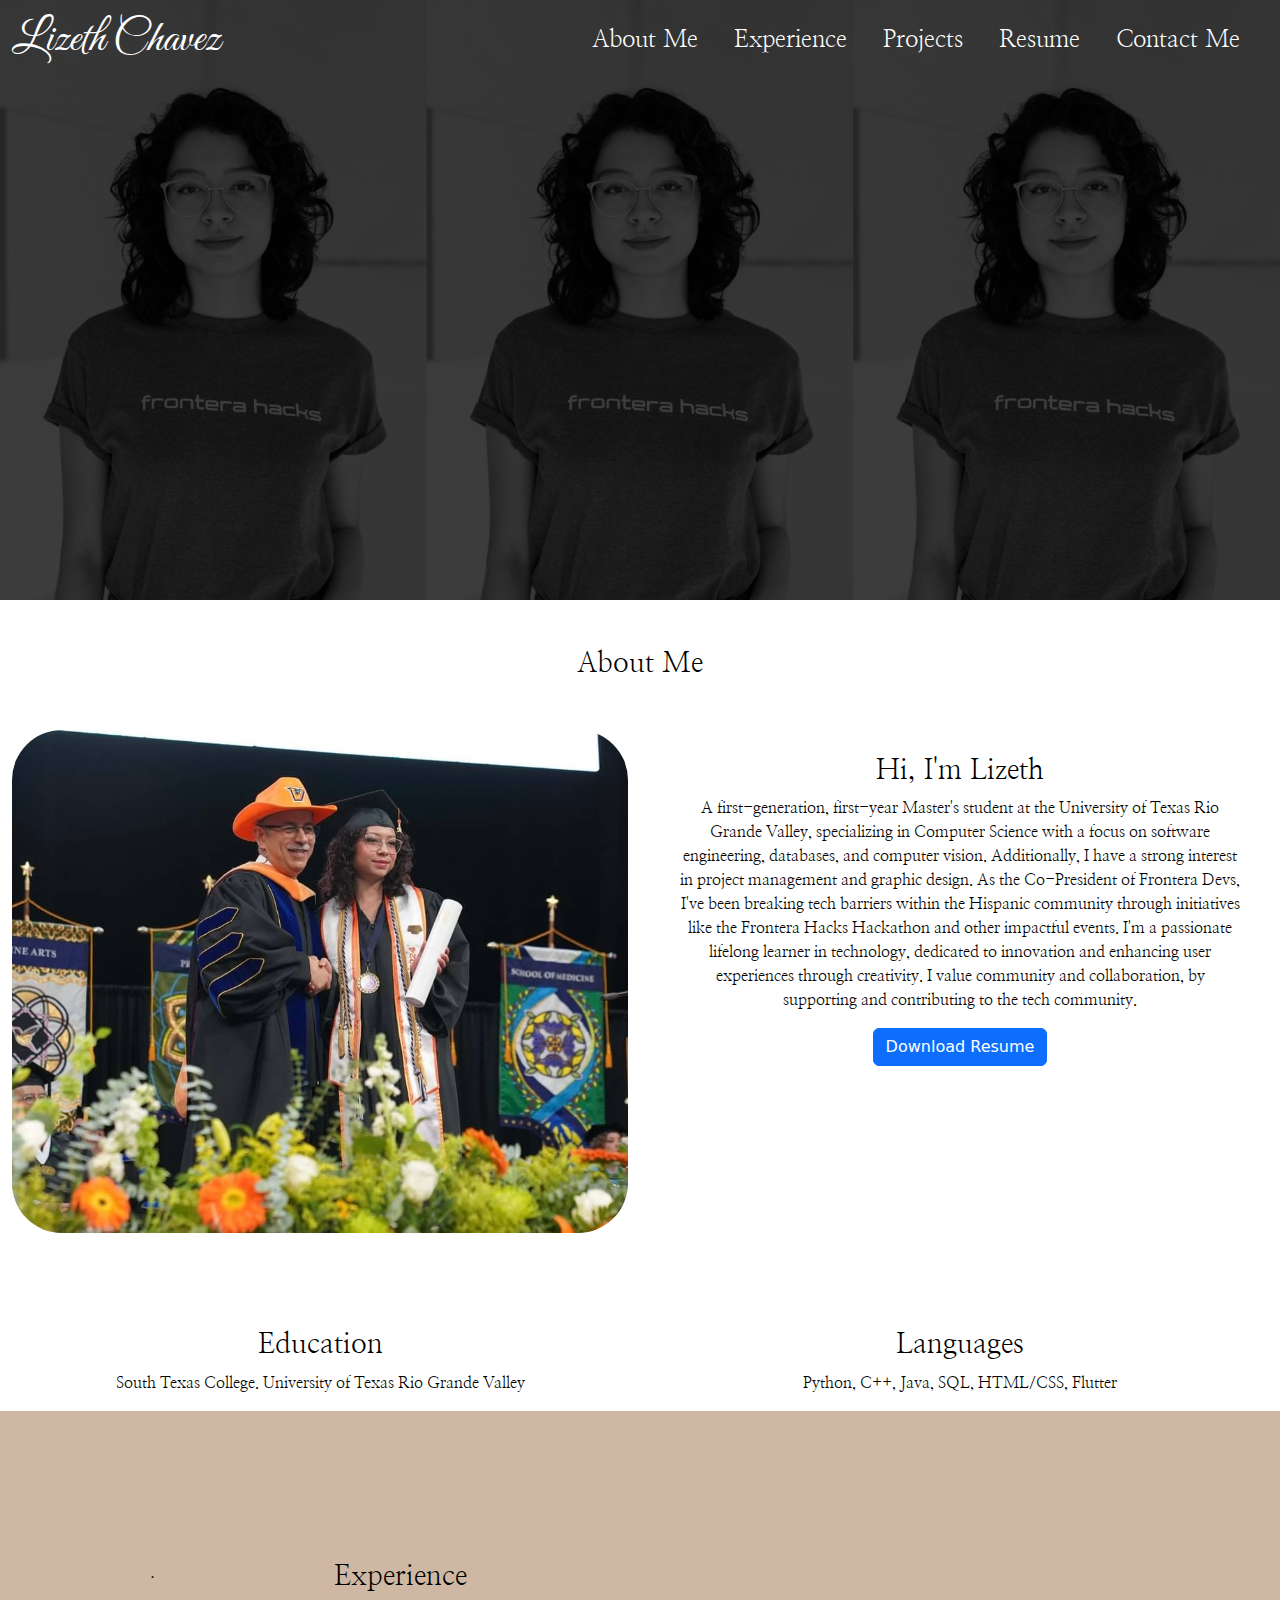
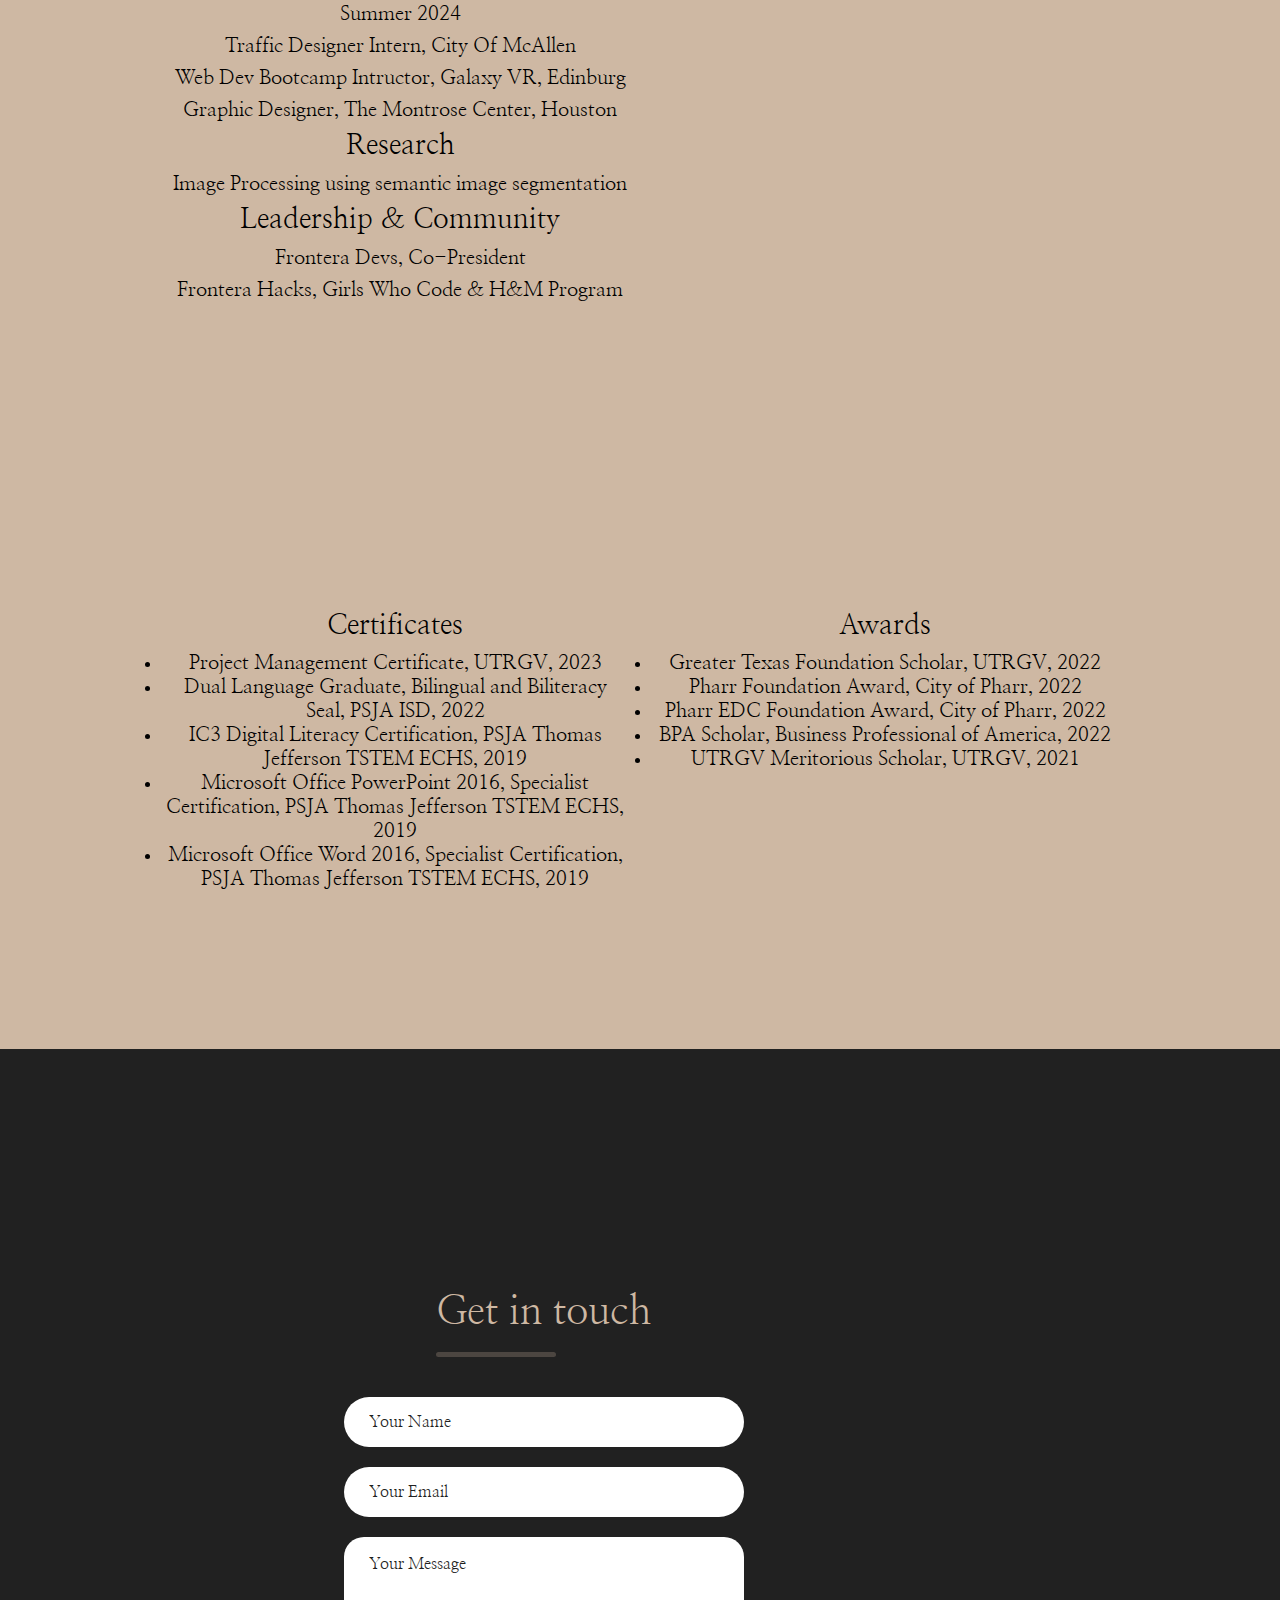
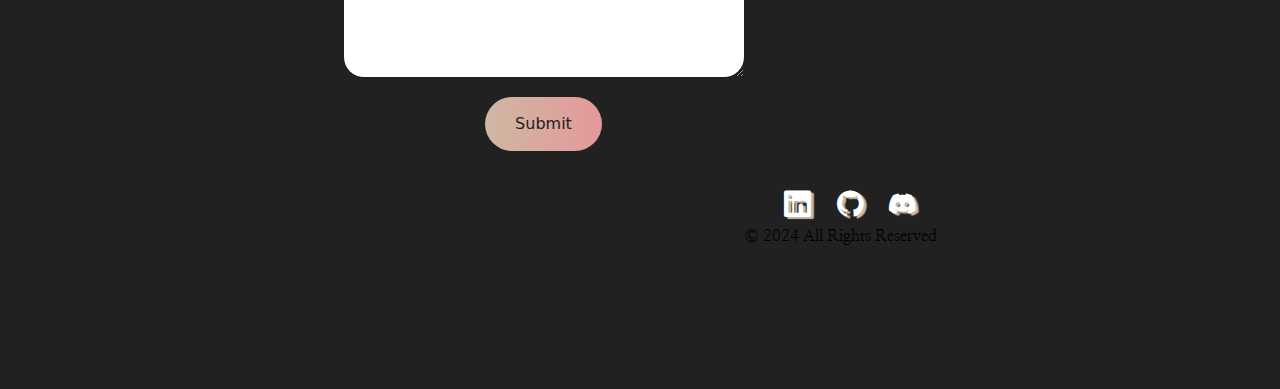
==== commit af800198: "About Me Alignment" ====
--- a/src/index.html
+++ b/src/index.html
@@ -36,7 +36,7 @@
           <div class="collapse navbar-collapse" id="navbarNavAltMarkup">
             <div class="navbar-nav ms-auto">
                 <a class="nav-link ms-auto" href="#about-me"><h4>About Me</h4></a>
-                <a class="nav-link ms-auto" href="#Experience"><h4>Experience</h4></a>
+                <a class="nav-link ms-auto" href="#experience"><h4>Experience</h4></a>
                 <a class="nav-link ms-auto" aria-current="page" href="projects.html"><h4>Projects</h4></a>
                 <a class="nav-link ms-auto" href="assets/LizethChavez.pdf" target="_blank" download><h4>Resume</h4></a>
                 <a class="nav-link ms-auto" href="#Contact"><h4>Contact Me</h4></a>
@@ -46,54 +46,50 @@
       </nav>
     </header>
     <section id="about-me" class="aboutme">
-      <div class="aboutme-container">
-        <div class="row">
-          <header class="text-center">
-            <h3>About Me</h3>
+      <div class="container-fluid">
+          <header class="text-center pt-5">
+              <h3>About Me</h3>
           </header>
-          <div class="col-lg-6 col-md-6">
-            <div class="image-overlay-container">
-                <!-- Main image (color) -->
-                <img src="assets/normal.jpg" alt="Lizeth's Photo" class="img-fluid main-image">
-                <!-- Overlay image (grayscale) -->
-                <img src="assets/greyscale.jpg" alt="Lizeth's Photo Grayscale" class="img-fluid overlay-image">
-            </div>
-            <div class="col-lg-6 col-md-6">
-              <article>
-                <header>
-                  <h3>Hi, I'm Lizeth</h3>
-                </header>
-                <p>
-                  A first-generation, first-year Master's student at the University of Texas Rio Grande Valley, specializing in Computer Science with a focus on software engineering, databases, and computer vision. Additionally, I have a strong interest in project management and graphic design. As the Co-President of Frontera Devs, I've been breaking tech barriers within the Hispanic community through initiatives like the Frontera Hacks Hackathon and other impactful events. I'm a passionate lifelong learner in technology, dedicated to innovation and enhancing user experiences through creativity. I value community and collaboration, by supporting and contributing to the tech community.
-                </p>
-                <button type="download-resume">Download Resume</button>
-              </article>
-            </div>
+          <div class="row mt-5">
+              <div class="col-lg-6 col-md-6">
+                  <img src="assets/normal.jpg" alt="Lizeth's Photo" class="img-fluid main-image">
+              </div>
+              <div class="col-lg-6 col-md-6">
+                  <article class="summary">
+                      <header>
+                          <h3>Hi, I'm Lizeth</h3>
+                      </header>
+                      <p>
+                          A first-generation, first-year Master's student at the University of Texas Rio Grande Valley, specializing in Computer Science with a focus on software engineering, databases, and computer vision. Additionally, I have a strong interest in project management and graphic design. As the Co-President of Frontera Devs, I've been breaking tech barriers within the Hispanic community through initiatives like the Frontera Hacks Hackathon and other impactful events. I'm a passionate lifelong learner in technology, dedicated to innovation and enhancing user experiences through creativity. I value community and collaboration, by supporting and contributing to the tech community.
+                      </p>
+                      <button type="button" class="btn btn-primary">Download Resume</button>
+                  </article>
+              </div>
           </div>
           <div class="row mt-5">
-          <div class="col-lg-6 col-md-6 pt-5">
-            <article>
-              <header>
-                <h3>Education</h3>
-              </header>
-              <p>South Texas College. University of Texas Rio Grande Valley</p>
-            </article>
+              <div class="col-lg-6 col-md-6 pt-5">
+                  <article>
+                      <header>
+                          <h3>Education</h3>
+                      </header>
+                      <p>South Texas College. University of Texas Rio Grande Valley</p>
+                  </article>
+              </div>
+              <div class="col-lg-6 col-md-6 pt-5">
+                  <article>
+                      <header>
+                          <h3>Languages</h3>
+                      </header>
+                      <p>Python, C++, Java, SQL, HTML/CSS, Flutter</p>
+                  </article>
+              </div>
           </div>
-          <div class="col-lg-6 col-md-6 pt-5">
-            <article>
-              <header>
-                <h3>Languages</h3>
-              </header>
-              <p>Python, C++, Java, SQL, HTML/CSS, Flutter</p>
-            </article>
-          </div>
-         </div>
-        </div>
       </div>
-    </section>    
+  </section>
     
-      <section  id="Experience" class="Experience" >
-        <div class="exp-container">
+    
+      <section  id="experience" class="experience" >
+        <div class="container-fluid">
             <div class="row">.
                 <div class="col-lg-6 col-md-6">
                   <h3>Experience</h3>
@@ -114,7 +110,7 @@
         </div>
       </section>
       <section id="extra" class="extra">
-        <div class="extra-container">
+        <div class="container-fluid">
           <div class="row">
             <div class="col-lg-6 col-md-6">
               <h3>Certificates</h3>
@@ -152,10 +148,13 @@
             <input type="email" name="email" placeholder="Your Email" class="contact-inputs" required>
             <textarea name="message" placeholder="Your Message" class="contact-inputs" required></textarea>
             <button type="submit">Submit</button>
-
-            <a class="nav-link ms-auto" href="https://www.linkedin.com/in/lizethachavez/" target="_blank"><i class="bi bi-linkedin"></i></a>
-            <a class="nav-link ms-auto" href="https://github.com/LCRazo" target="_blank"><i class="bi bi-github"></i></a>
           </form>
+          <div class="links">
+            <a class="footer-link ms-auto" href="https://www.linkedin.com/in/lizethachavez/" target="_blank"><i class="bi bi-linkedin"></i></a>
+            <a class="footer-link ms-auto" href="https://github.com/LCRazo" target="_blank"><i class="bi bi-github"></i></a>
+            <a class="footer-link ms-auto" href="https://discordapp.com/users/lizrazo" target="_blank"><i class="bi bi-discord"></i></a>
+            <p>© 2024 All Rights Reserved</p>
+          </div> 
         </div>
       </footer>
 </body>
--- a/src/index.css
+++ b/src/index.css
@@ -1,19 +1,16 @@
 body{
-    /* if you want to change the background color, change the background-color: */
     margin: 0;
     padding: 0;
     text-align: center;
-    /*To change to font, change the font-family.*/ 
-}
-
+}
+
+/* Fonts */
 h2{
     color: #ffffff; 
     font-family: "Great Vibes", cursive;
     font-weight: 400;
     font-style: normal;
     font-size: 45px;
-    /* if you want to change the color of Your Name and Hero Text Heading,
-     change the color: */
 }
 
 h4{
@@ -21,8 +18,6 @@
     font-family: "Nanum Myeongjo", serif;
     font-weight: 400;
     font-style: normal;
-    /* if you want to change the color of Projects, Contact Me, and Your Resume,
-     change the color: */
 }
 
 h3, h5, p{
@@ -30,14 +25,17 @@
     font-family: "Nanum Myeongjo", serif;
     font-weight: 400;
     font-style: normal;
-    /* if you want to change the color of Hero Text Subheading, 
-    change the color: */
-}
-
-img{
-    width: 100px;
-    height: 500px;
-    margin-left: 250px;
+}
+
+.col h5{
+    padding-top: 10px;
+}
+
+/* Images */
+
+.main-image{
+    
+    height: auto;
     border-radius: 50px;
 }
 
@@ -55,20 +53,13 @@
     object-fit:cover;
 }
 
-.col h5{
-    padding-top: 10px;
-}
-
-#icons{
-    display: flex;
-    gap: 25px; /*This separates the Github Logo and the LinkedIn Logo*/
-    margin-right: 5rem;
-}
+/* Icons */
 
 .bi-github{
-    font-size: 25pt;
+    font-size: 20pt;
     color: #FFF; /*This is to change the color of the Github Logo*/
-    text-shadow: 3px 2px 1px #DAB844;
+    text-shadow: 3px 2px 1px #CEB8A3;
+    padding-left: 20px;
     /*The first two values are for the angle of the shadow.
     The first value deals across the x-axis and the second
     deals across the y-axis. The third value deals with
@@ -78,9 +69,10 @@
     the angle of the shadow, and how far the shadow should extend. */
 }
 .bi-linkedin{
-    font-size: 25pt;
+    font-size: 20pt;
     color: #FFF; /*This is to change the color of the LinkedIn Logo*/
-    text-shadow: 3px 2px 1px #DAB844;
+    text-shadow: 3px 2px 1px #CEB8A3;
+    padding-left: 20px;
     /*The first two values are for the angle of the shadow.
     The first value deals across the x-axis and the second
     deals across the y-axis. The third value deals with
@@ -90,6 +82,19 @@
     the angle of the shadow, and how far the shadow should extend. */
 }
 
+.bi-discord{
+    font-size: 20pt;
+    color: #FFF; /*This is to change the color of the LinkedIn Logo*/
+    text-shadow: 3px 2px 1px #CEB8A3;
+    padding-left: 20px;
+    /*The first two values are for the angle of the shadow.
+    The first value deals across the x-axis and the second
+    deals across the y-axis. The third value deals with
+    how far the shadow should extend. The last value is for 
+    the color of the shadow.*/
+    /* Text-shadow is to change the color of the shadow, 
+    the angle of the shadow, and how far the shadow should extend. */
+}
 
 /* Nav Hovering Effect */
 .nav-link{
@@ -129,6 +134,7 @@
     z-index: 10; /* Higher value to ensure it overlays other elements */
 }
 
+/* About Me */
 .header{
     background-image: linear-gradient(rgba(0,0,0,0.75), rgba(0,0,0,0.75)), url("assets/headshot.jpg");
     background-size: contain;
@@ -159,36 +165,45 @@
 }
 
 .image-overlay-container {
+position:relative;
+width: 100%;
+}
+  
+.main-image {
+display: block;
+width: 100%;
+}
+
+.summary{
+    padding: 25px;
+}
+
+.experience{
+    display: flex;
+    background-color: #CEB8A3;
+    padding: 150px;
+
+    display: flex;
+    align-items: center;
+    justify-content: center;
+
+    
+}
+
+.extra{
+    display: flex;
+    background-color: #CEB8A3;
+    padding: 150px;
+   
+}
+
+footer {
+    padding: 20px;
+    background-color: #212121;
     position: relative;
-    display: inline-block;
   }
   
-  .main-image {
-    display: block;
-    width: 100%;
-  }
-  
-  .overlay-image {
-    position: absolute;
-    top: 0;
-    left: 0;
-    width: 100%;
-    opacity: 0.5; /* Adjust opacity as needed */
-  }
-.exp-container{
-    background-color: #728394;
-    padding: 150px;
-    border-radius: 5px; /* Optional: for rounded corners */
-    color: white; /* Optional: to make text readable on the background */
-    
-}
-
-.extra-container{
-    background-color: #494949;
-    padding: 150px;
-    border-radius: 5px; /* Optional: for rounded corners */
-    color: white; /* Optional: to make text readable on the background */
-}
+
 .contact-container{
     height: 100vh;
     display: flex;
@@ -207,10 +222,13 @@
 'Get in Touch'. */
 .contact-left-title h2{
     font-weight: 600;
-    color: #B5838D;
+    color: #CEB8A3;
     /*to change the color of the text, change this ^*/
     font-size: 40px;
     margin-bottom: 5px;
+    font-family: "Nanum Myeongjo", serif;
+    font-weight: 400;
+    font-style: normal;
 }
 
 /*.contact-left-title hr is in charge of
@@ -219,8 +237,7 @@
     border: none;
     width: 120px;
     height: 5px;
-    background-color: #B5838D;
-    /*to change the color of the line, change this ^*/
+    background-color: #CEB8A3;
     border-radius: 10px;
     margin-bottom: 20px;
 
@@ -235,8 +252,11 @@
     outline: none;
     padding-left: 25px;
     font-weight: 500;
-    color: #E5989B; /*change this*/
+    color: #000000;
     border-radius: 50px;
+    font-family: "Nanum Myeongjo", serif;
+    font-weight: 400;
+    font-style: normal;
 }
 
 .contact-left textarea{
@@ -254,7 +274,7 @@
 
 /*to change the colors of 'Your Email, Your Name, Your Message'*/
 .contact-inputs::placeholder{
-    color:#B5838D /*change this*/
+    color:#212121/*change this*/
 }
 
 /*.contact-left button is in charge of the button in the 
@@ -264,15 +284,20 @@
     align-items: center;
     padding: 15px 30px;
     font-size: 16px;
-    color: #FFF;
+    color: #212121;
     /*to change the font color, change this ^*/
     gap:10px;
     border: none;
     border-radius: 50px;
-    background: linear-gradient(270deg, #E5989B,#FFB4A2);
+    background: linear-gradient(270deg, #E5989B,#CEB8A3);
     /*to change the color of the button, change this ^.
     You can remove linear-gradient and enter a hex color.
     You can also simply replace the current hex colors with
     hex colors of your choice.*/
     cursor:pointer;
 }
+
+.links {
+    margin-top: 610px; /* Add space between the form and the links */
+    text-align: center;
+}
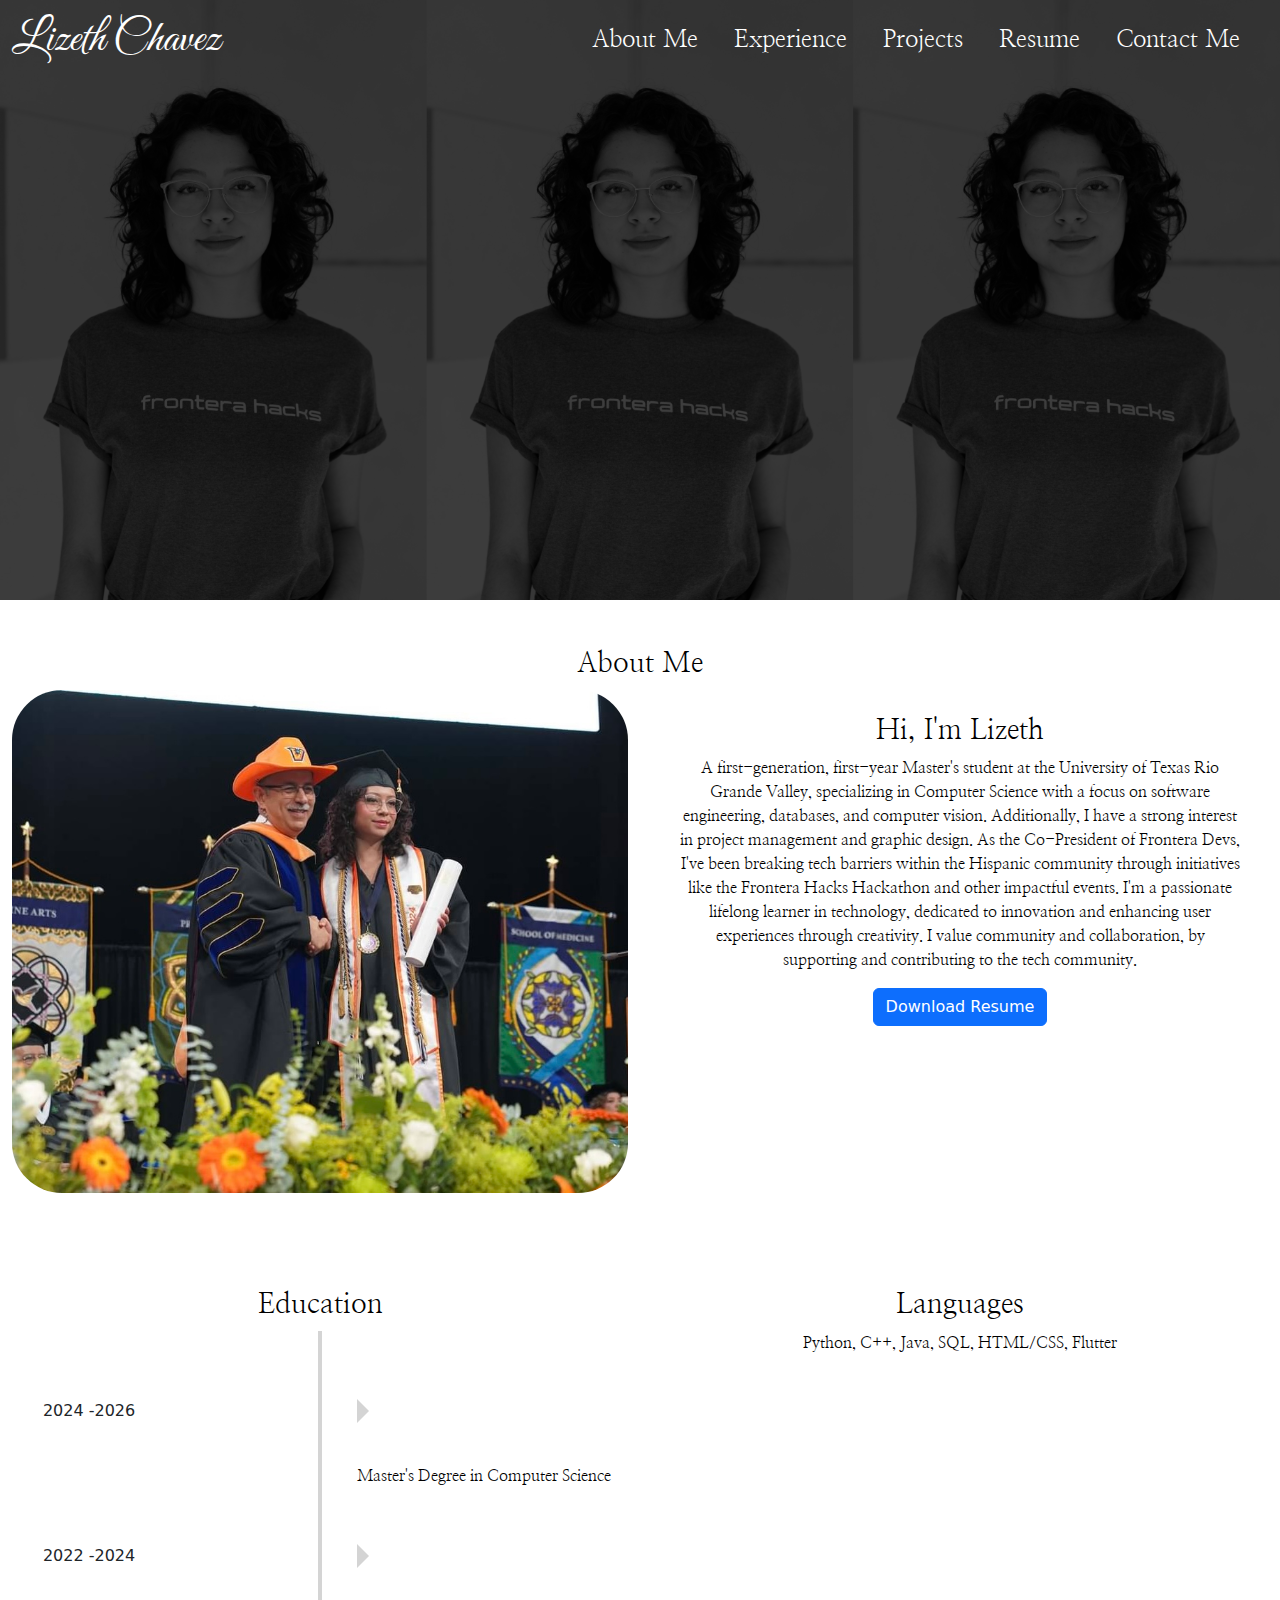
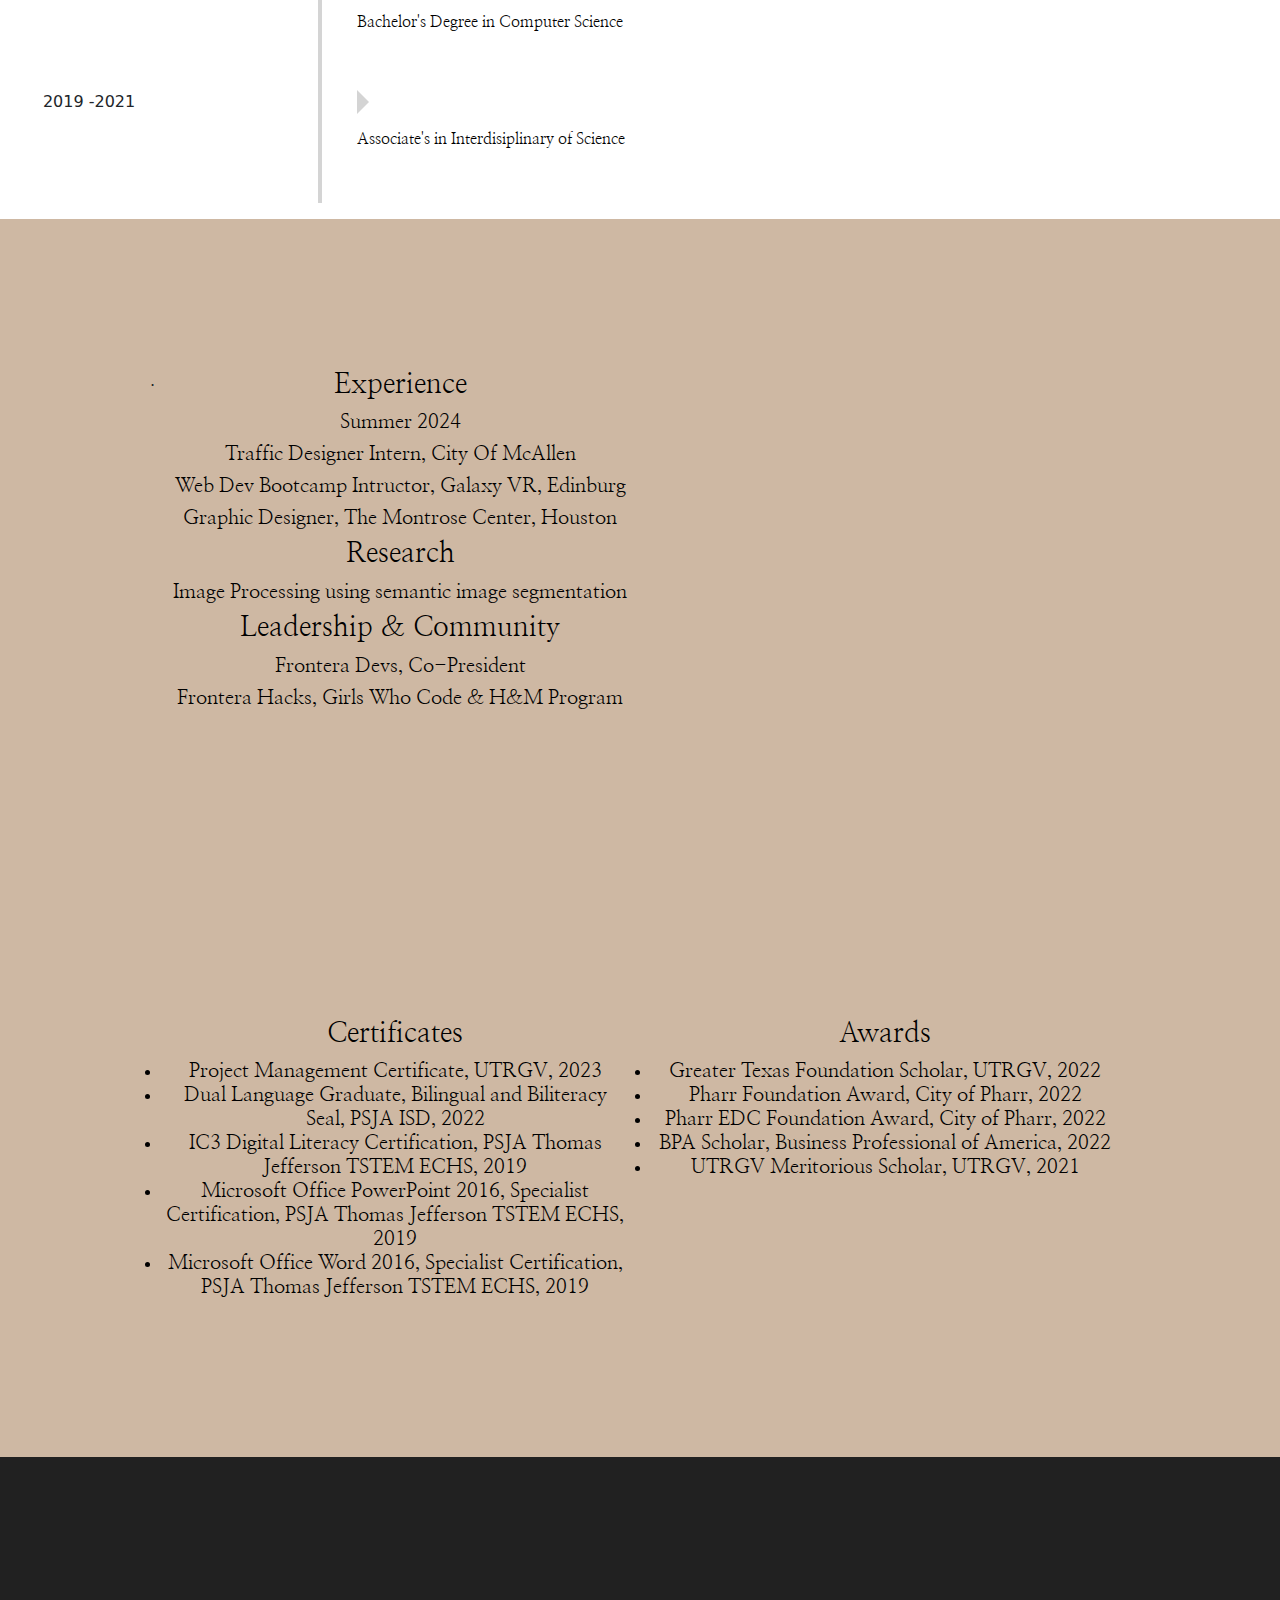
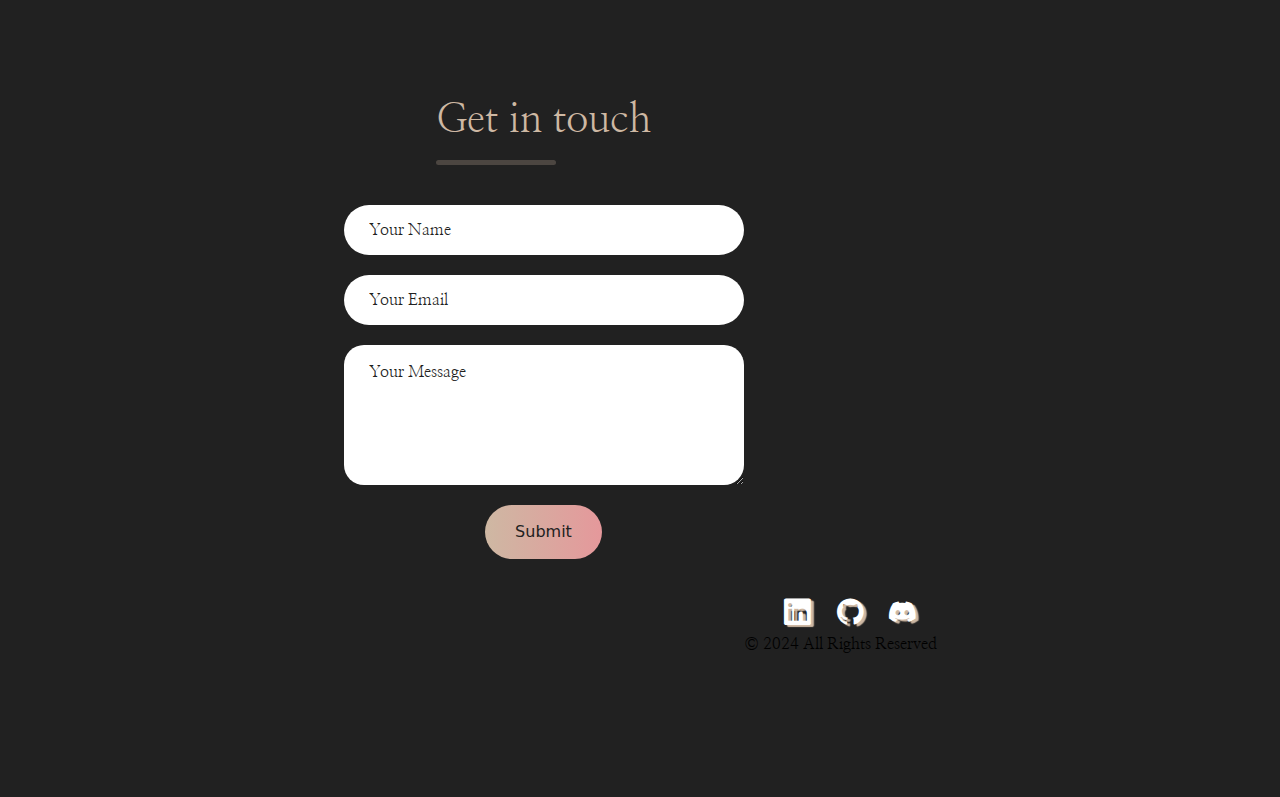
==== commit 37c6b1c9: "About Me Education In Progress" ====
--- a/src/index.html
+++ b/src/index.html
@@ -50,7 +50,7 @@
           <header class="text-center pt-5">
               <h3>About Me</h3>
           </header>
-          <div class="row mt-5">
+          <div class="row">
               <div class="col-lg-6 col-md-6">
                   <img src="assets/normal.jpg" alt="Lizeth's Photo" class="img-fluid main-image">
               </div>
@@ -72,7 +72,29 @@
                       <header>
                           <h3>Education</h3>
                       </header>
-                      <p>South Texas College. University of Texas Rio Grande Valley</p>
+                        <ul class="timeline pt-5">
+                            <li>
+                                <div class="timeline-time">2024 -2026</div>
+                                <div class="timeline-panel">
+                                    <h4 class="timeline-title">University Of Texas Rio Grande Valley</h4>
+                                    <p>Master's Degree in Computer Science</p>
+                                </div>
+                            </li>
+                            <li>
+                              <div class="timeline-time">2022 -2024</div>
+                              <div class="timeline-panel">
+                                  <h4 class="timeline-title">University Of Texas Rio Grande Valley</h4>
+                                  <p>Bachelor's Degree in Computer Science</p>
+                              </div>
+                            </li>
+                            <li>
+                              <div class="timeline-time">2019 -2021</div>
+                              <div class="timeline-panel">
+                                  <h4 class="timeline-title">South Texas College</h4>
+                                  <p>Associate's in Interdisiplinary of Science</p>
+                              </div>
+                             </li>
+                        </ul>
                   </article>
               </div>
               <div class="col-lg-6 col-md-6 pt-5">
--- a/src/index.css
+++ b/src/index.css
@@ -301,3 +301,55 @@
     margin-top: 610px; /* Add space between the form and the links */
     text-align: center;
 }
+
+
+.timeline {
+    position: relative;
+    padding: 1em 0;
+    list-style: none;
+}
+.timeline:before {
+    position: absolute;
+    top: 0;
+    bottom: 0;
+    width: 4px;
+    background: #d4d4d4;
+    content: '';
+    left: 50%;
+    margin-left: -2px;
+}
+.timeline > li {
+    position: relative;
+    min-height: 50px;
+    padding: 20px 0;
+}
+.timeline > li:before,
+.timeline > li:after {
+    content: "";
+    display: table;
+}
+.timeline > li:after {
+    clear: both;
+}
+.timeline > li > .timeline-panel {
+    width: 44%;
+    float: right;
+    position: relative;
+    text-align: left;
+}
+.timeline > li > .timeline-panel:before {
+    position: absolute;
+    display: inline-block;
+    border-top: 12px solid transparent;
+    border-left: 12px solid #d4d4d4;
+    border-right: 0 solid #d4d4d4;
+    border-bottom: 12px solid transparent;
+    content: '';
+}
+.timeline > li > .timeline-time {
+    position: absolute;
+    width: 20%;
+    text-align: right;
+    padding-left: 0px;
+    top: 20px;
+}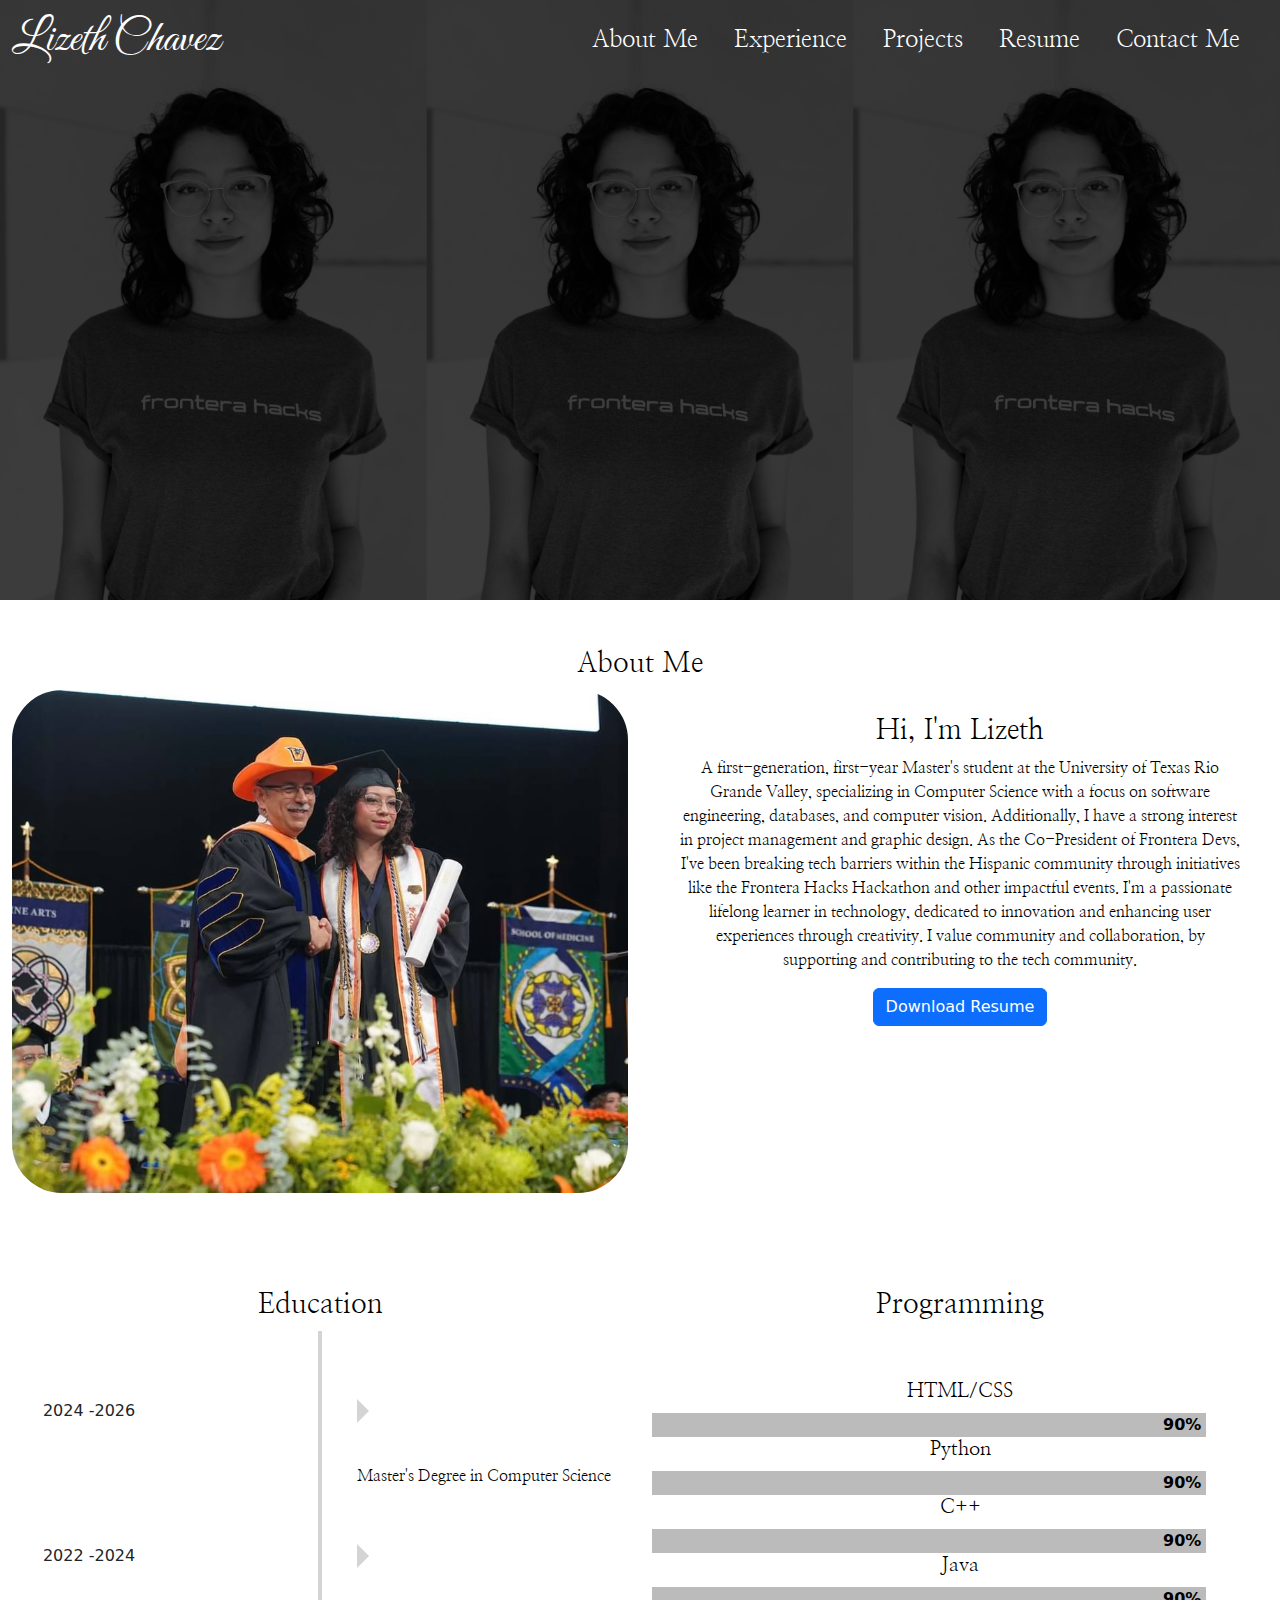
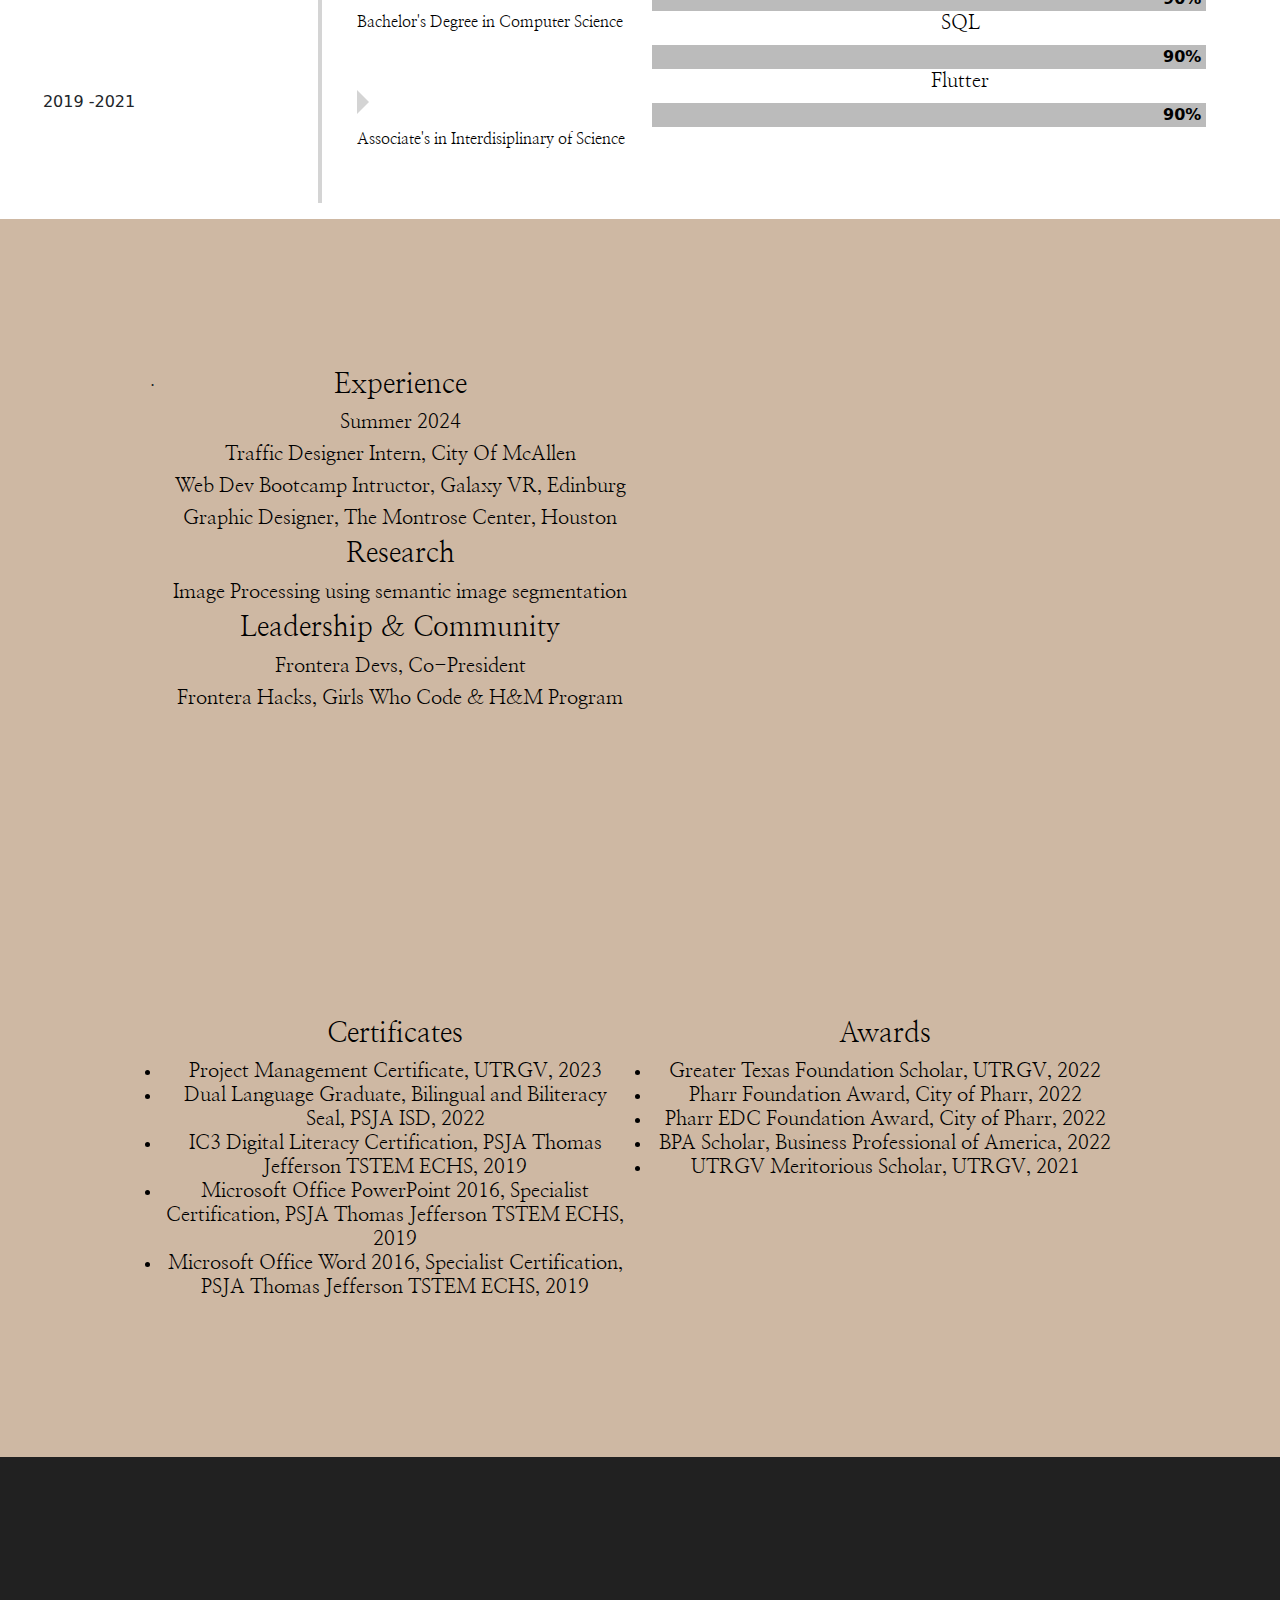
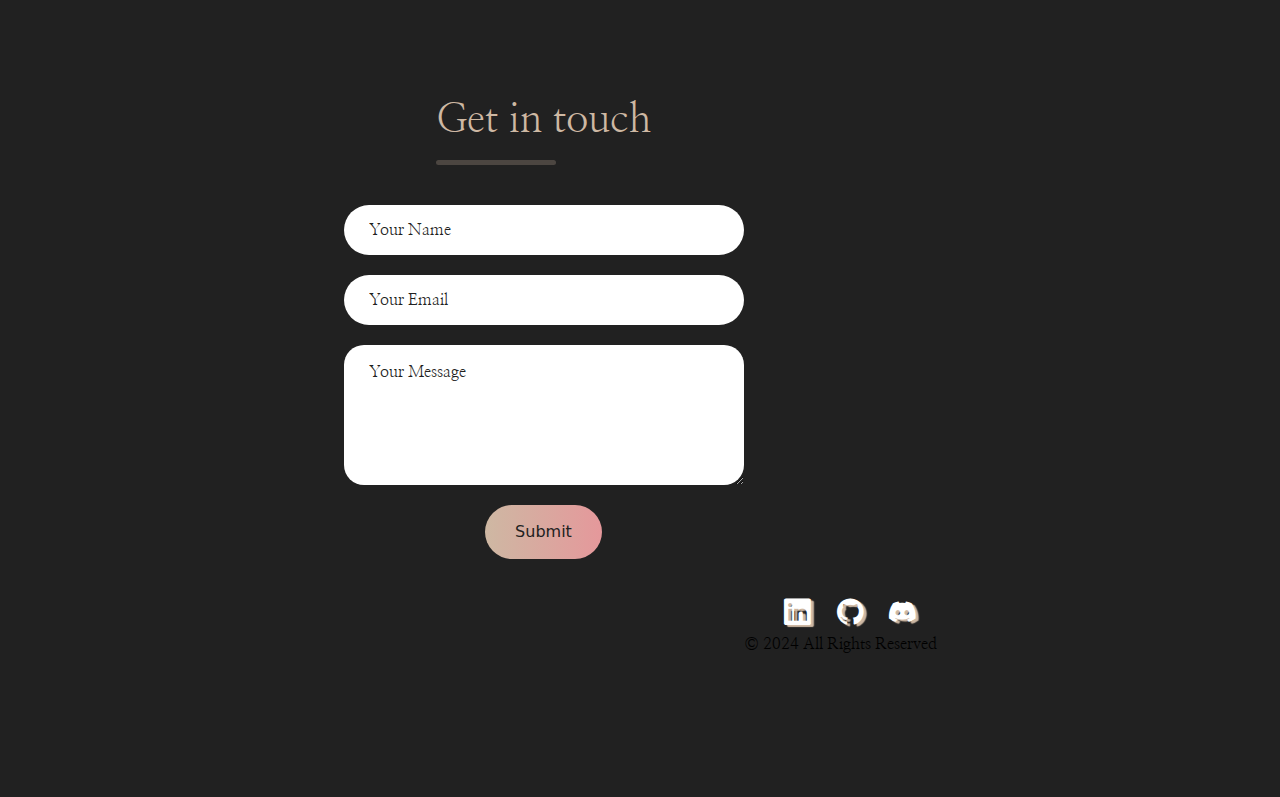
==== commit 9fe17cba: "About Me Skills In Progress" ====
--- a/src/index.html
+++ b/src/index.html
@@ -99,10 +99,45 @@
               </div>
               <div class="col-lg-6 col-md-6 pt-5">
                   <article>
-                      <header>
-                          <h3>Languages</h3>
-                      </header>
-                      <p>Python, C++, Java, SQL, HTML/CSS, Flutter</p>
+                    <header>
+                        <h3>Programming</h3>
+                    </header>
+                    <div class="skill pt-5">
+                        <h5 class="text"> HTML/CSS</h5>
+                        <div class="Progress">
+                            <div class="progress-bar" role="progressbar" style="width: 90%;" aria-valuenow="90" aria-valuemin="0" aria-valuemax="100">90%</div>
+                        </div>
+                    </div>
+                    <div class="skill">
+                      <h5 class="text">Python</h5>
+                      <div class="Progress">
+                          <div class="progress-bar" role="progressbar" style="width: 90%;" aria-valuenow="90" aria-valuemin="0" aria-valuemax="100">90%</div>
+                      </div>
+                    </div>
+                    <div class="skill">
+                      <h5 class="text">C++</h5>
+                      <div class="Progress">
+                          <div class="progress-bar" role="progressbar" style="width: 90%;" aria-valuenow="90" aria-valuemin="0" aria-valuemax="100">90%</div>
+                      </div>
+                    </div>
+                    <div class="skill">
+                      <h5 class="text">Java</h5>
+                      <div class="Progress">
+                          <div class="progress-bar" role="progressbar" style="width: 90%;" aria-valuenow="90" aria-valuemin="0" aria-valuemax="100">90%</div>
+                      </div>
+                    </div>
+                    <div class="skill">
+                      <h5 class="text">SQL</h5>
+                      <div class="Progress">
+                          <div class="progress-bar" role="progressbar" style="width: 90%;" aria-valuenow="90" aria-valuemin="0" aria-valuemax="100">90%</div>
+                      </div>
+                    </div>
+                    <div class="skill">
+                      <h5 class="text">Flutter</h5>
+                      <div class="Progress">
+                          <div class="progress-bar" role="progressbar" style="width: 90%;" aria-valuenow="90" aria-valuemin="0" aria-valuemax="100">90%</div>
+                      </div>
+                    </div>
                   </article>
               </div>
           </div>
--- a/src/index.css
+++ b/src/index.css
@@ -25,6 +25,10 @@
     font-family: "Nanum Myeongjo", serif;
     font-weight: 400;
     font-style: normal;
+}
+
+.skill h5{
+    margin-bottom: 10px;
 }
 
 .col h5{
@@ -176,6 +180,20 @@
 
 .summary{
     padding: 25px;
+}
+
+.progress{
+    height: 10px;
+    margin-bottom: 20px;
+    background-color: #444;
+}
+
+.progress-bar{
+    background-color: #bbb;
+    text-align: right;
+    padding-right: 5px;
+    color: black;
+    font-weight: bold;
 }
 
 .experience{
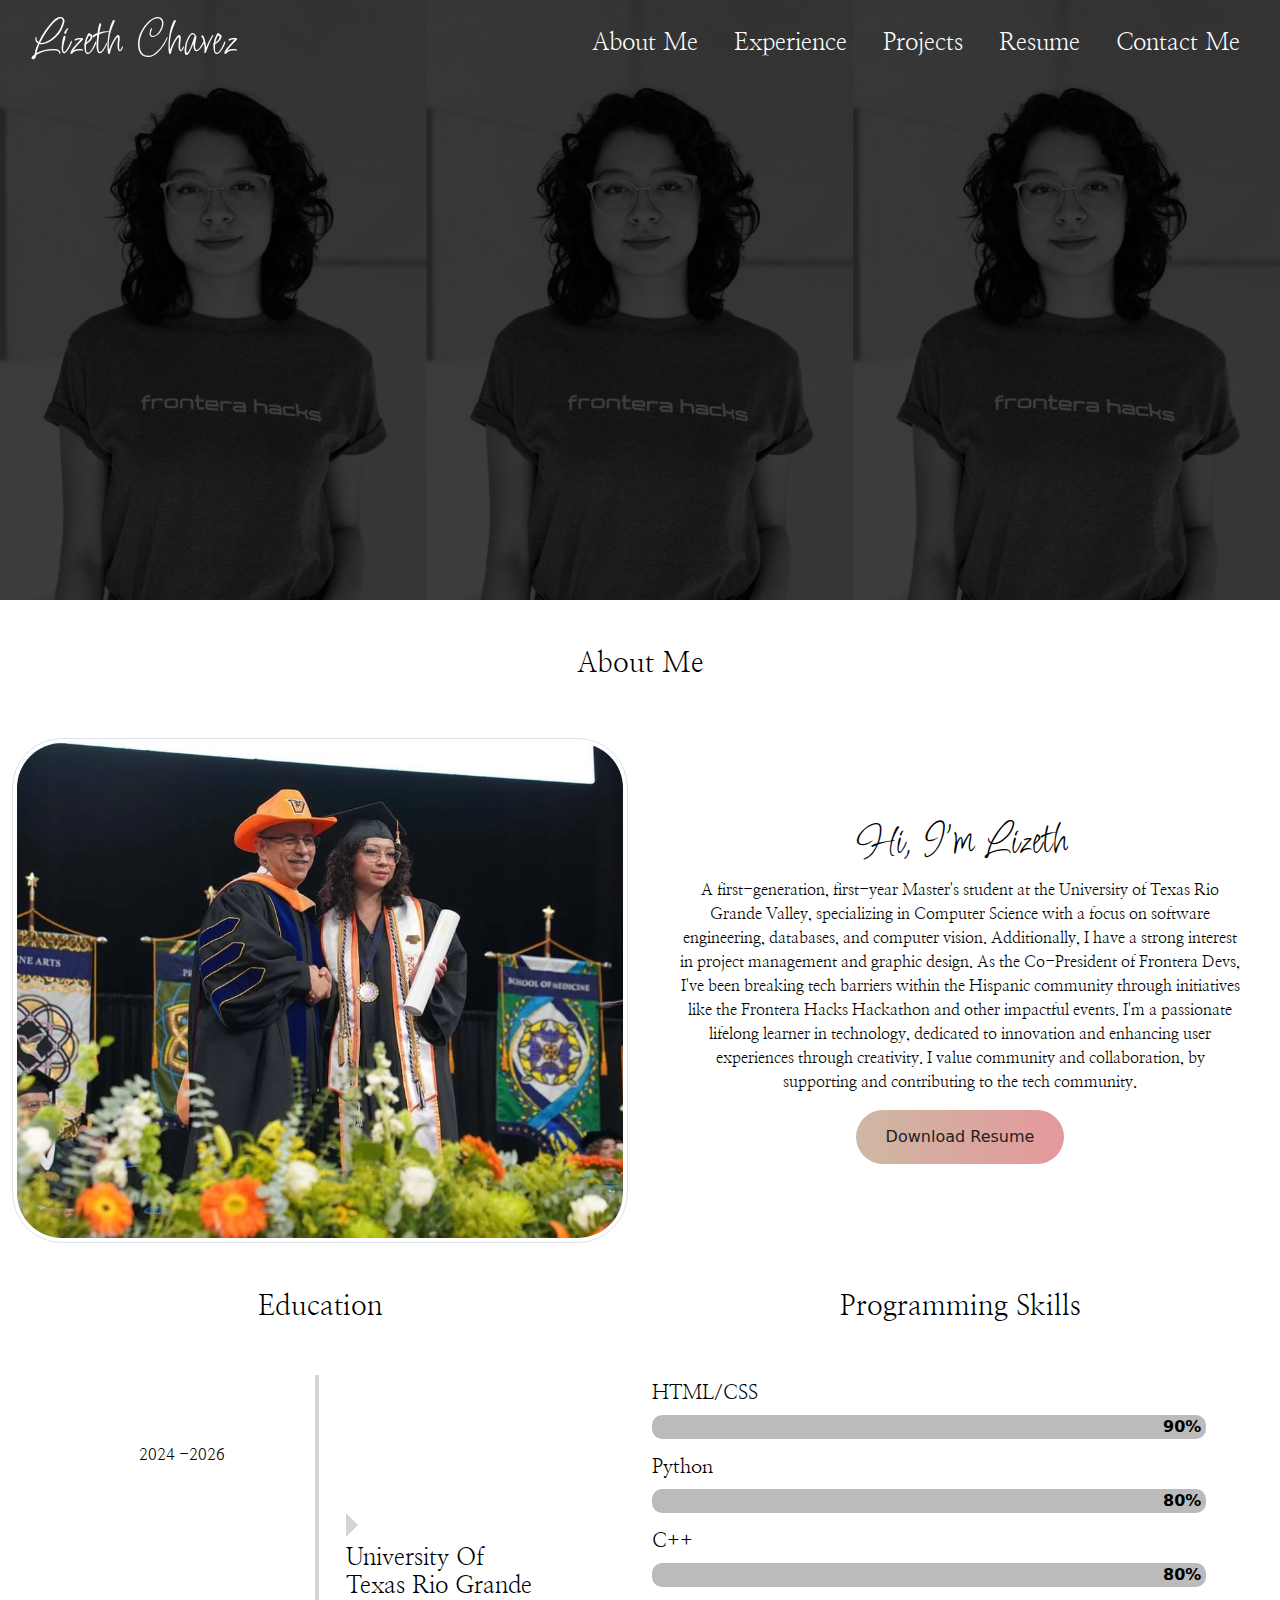
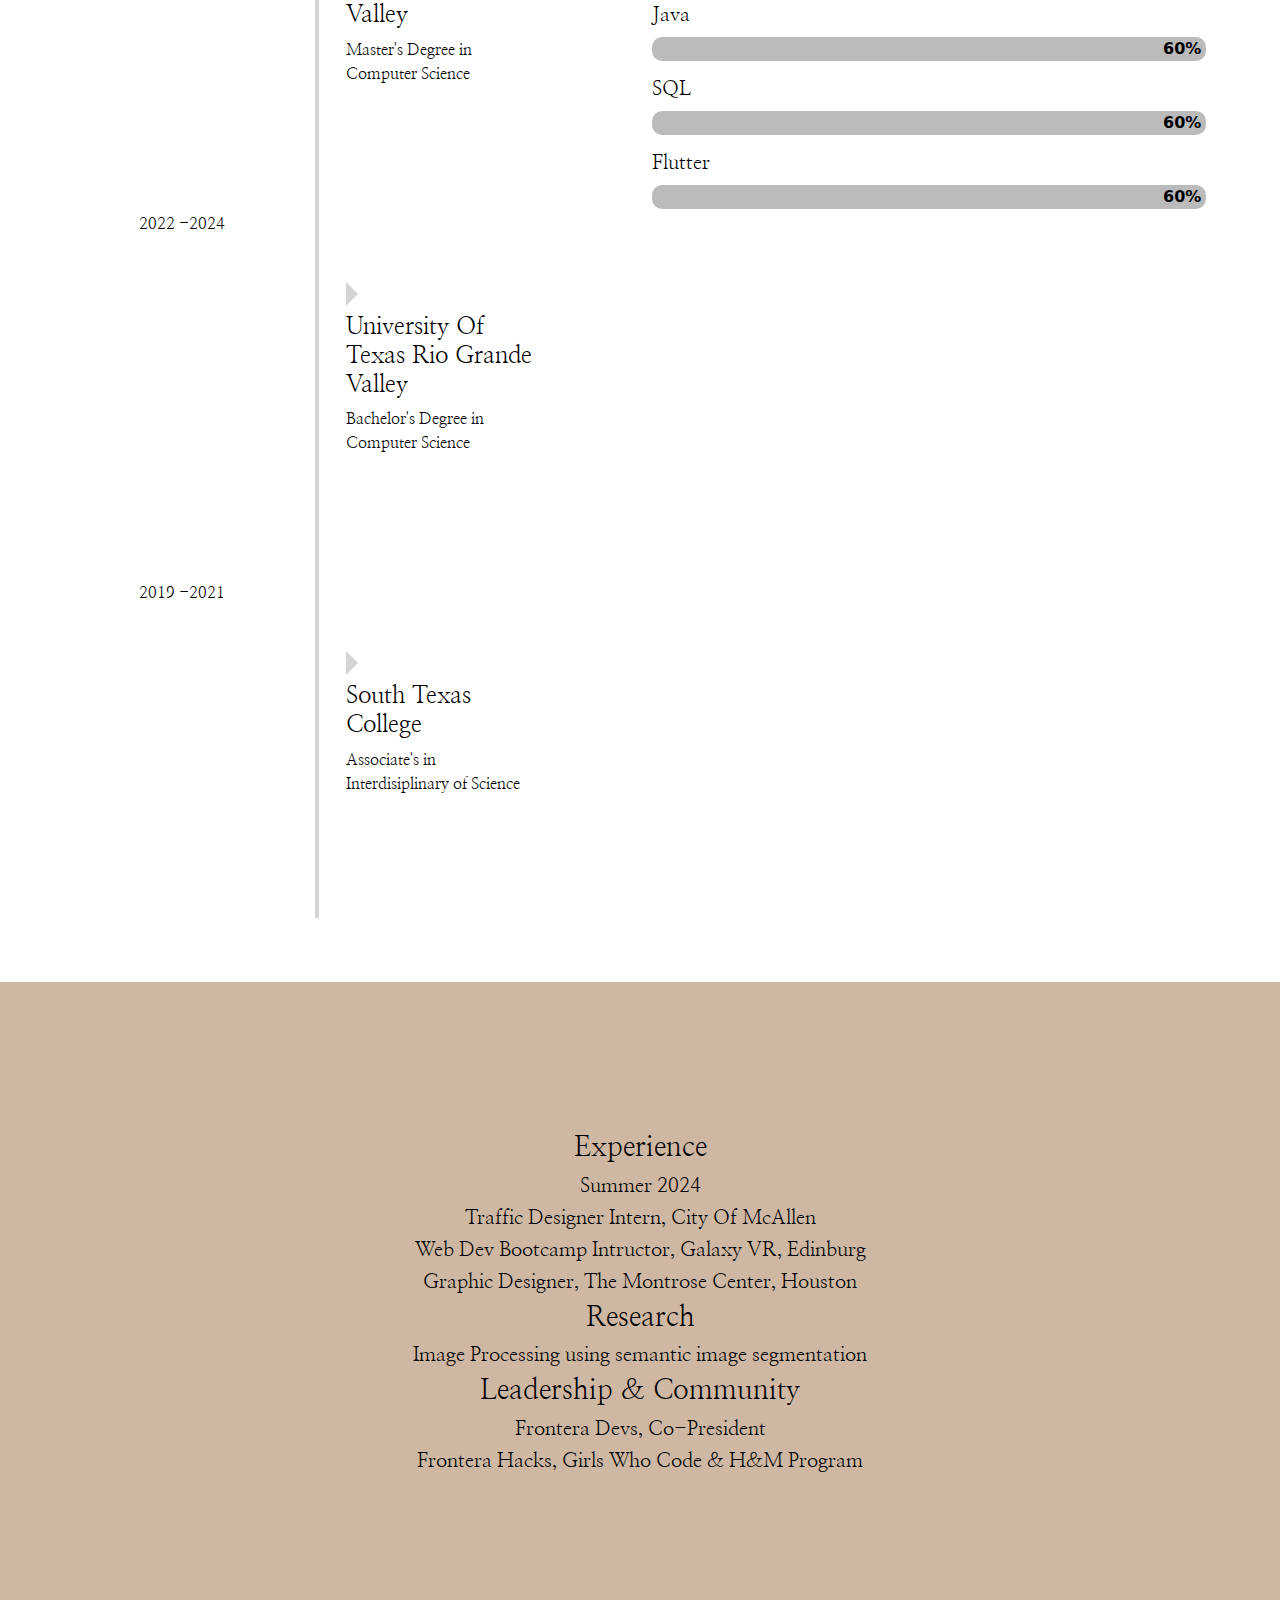
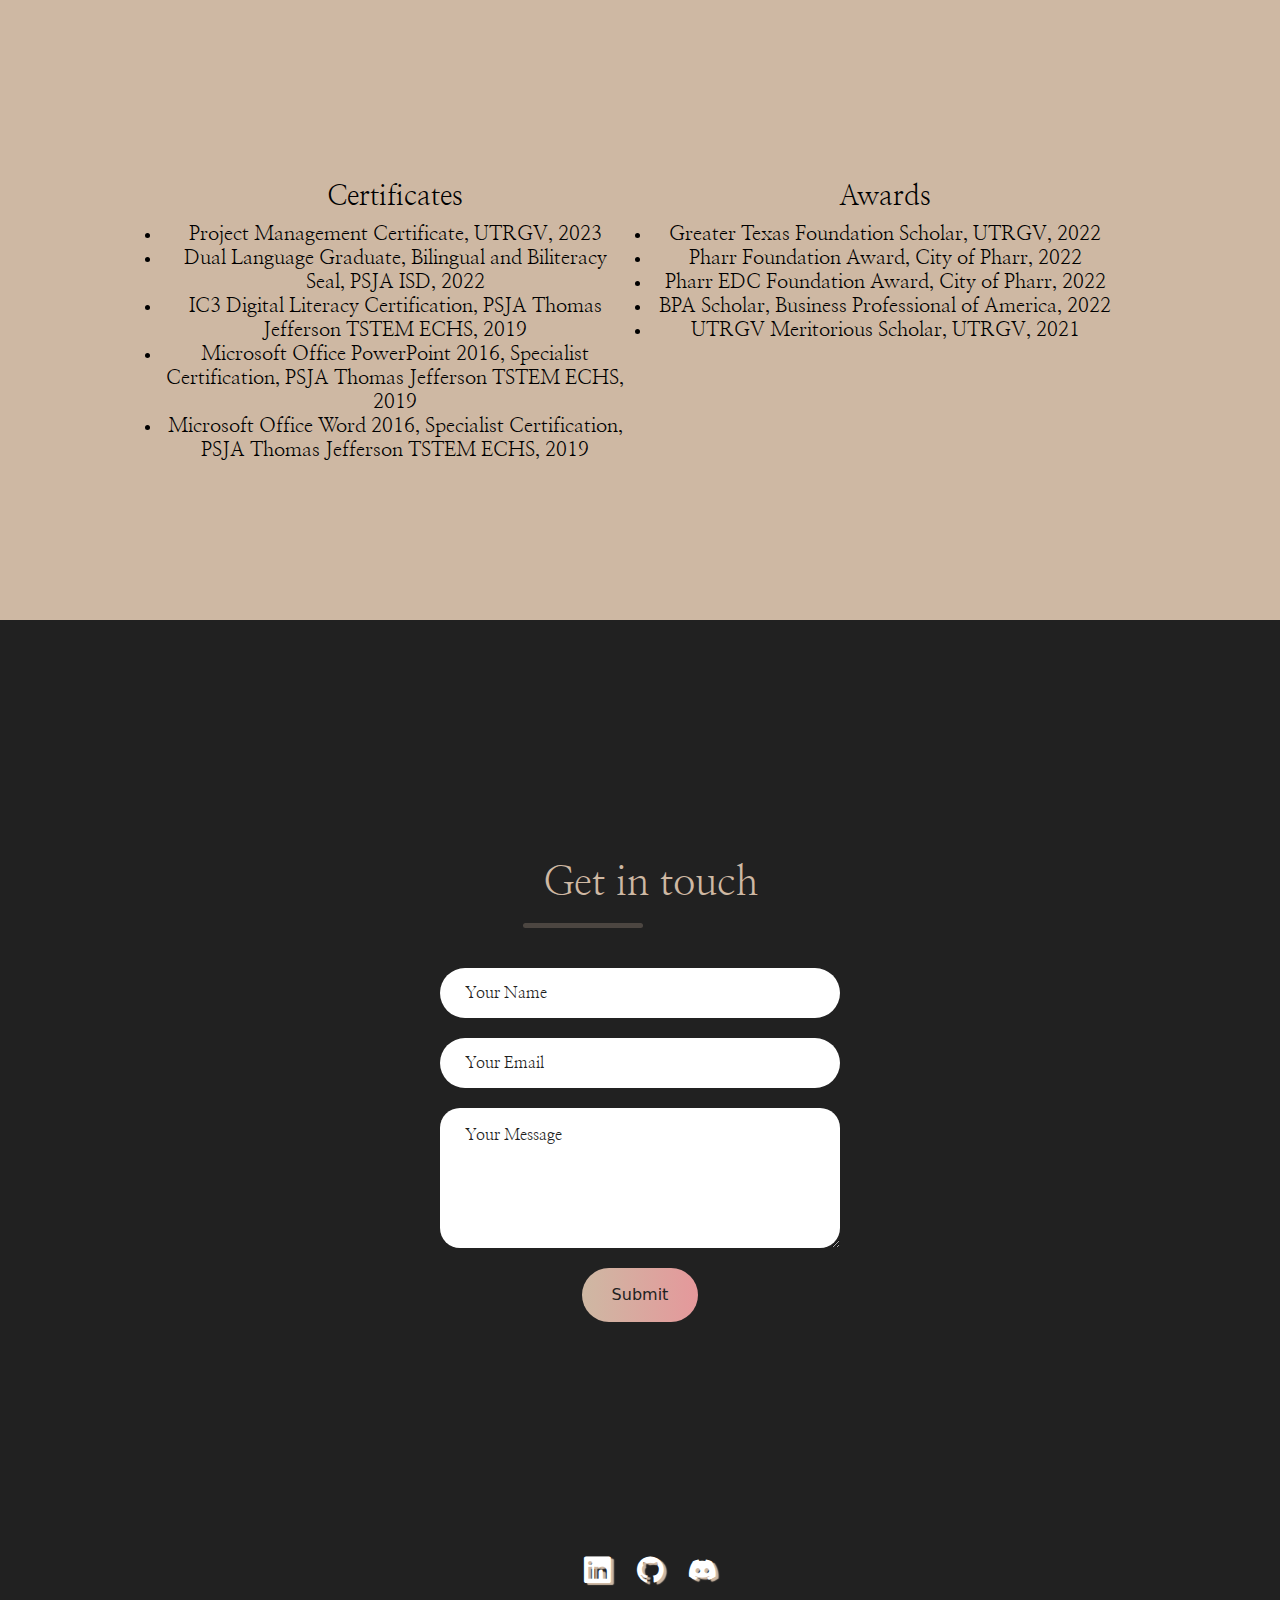
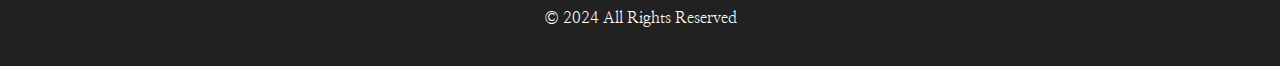
==== commit 44236f02: "Contact Form Completed" ====
--- a/src/index.html
+++ b/src/index.html
@@ -18,6 +18,11 @@
     <link href="https://fonts.googleapis.com/css2?family=Arsenal+SC:ital,wght@0,700;1,400;1,700&family=Charmonman:wght@400;700&family=Dancing+Script:wght@400..700&family=Great+Vibes&family=Italiana&display=swap" rel="stylesheet">
     <link href="https://fonts.googleapis.com/css2?family=Arsenal+SC:ital,wght@0,700;1,400;1,700&family=Baskervville+SC&family=Charmonman:wght@400;700&family=Dancing+Script:wght@400..700&family=Great+Vibes&family=Italiana&family=Lora:ital,wght@0,400..700;1,400..700&family=Nanum+Myeongjo&display=swap" rel="stylesheet">
     <link href="https://fonts.googleapis.com/css2?family=Montserrat:wght@400;700&display=swap" rel="stylesheet">
+    <link href="https://fonts.googleapis.com/css2?family=Arsenal+SC:ital,wght@0,700;1,400;1,700&family=Baskervville+SC&family=Charmonman:wght@400;700&family=Dancing+Script:wght@400..700&family=Great+Vibes&family=Hurricane&family=Italiana&family=Lora:ital,wght@0,400..700;1,400..700&family=Nanum+Myeongjo&display=swap" rel="stylesheet">
+    <link href="https://fonts.googleapis.com/css2?family=Arsenal+SC:ital,wght@0,700;1,400;1,700&family=Baskervville+SC&family=Charmonman:wght@400;700&family=Dancing+Script:wght@400..700&family=Great+Vibes&family=Hurricane&family=Italiana&family=Lora:ital,wght@0,400..700;1,400..700&family=Nanum+Myeongjo&display=swap" rel="stylesheet">
+    <link href="https://fonts.googleapis.com/css2?family=Arsenal+SC:ital,wght@0,700;1,400;1,700&family=Baskervville+SC&family=Charmonman&family=Dancing+Script:wght@400..700&family=Great+Vibes&family=Hurricane&family=Italiana&family=Licorice&family=Lora:ital,wght@0,400..700;1,400..700&family=Nanum+Myeongjo&display=swap" rel="stylesheet">
+    <link href="https://fonts.googleapis.com/css2?family=Arsenal+SC:ital,wght@0,700;1,400;1,700&family=Baskervville+SC&family=Beau+Rivage&family=Charmonman&family=Dancing+Script:wght@400..700&family=Great+Vibes&family=Hurricane&family=Italiana&family=Licorice&family=Lora:ital,wght@0,400..700;1,400..700&family=Nanum+Myeongjo&display=swap" rel="stylesheet">
+
     <!-- Link to CSS -->
     <link rel="stylesheet" href="index.css">
 
@@ -47,48 +52,56 @@
     </header>
     <section id="about-me" class="aboutme">
       <div class="container-fluid">
-          <header class="text-center pt-5">
+          <header class="text-center pt-5 pb-5">
               <h3>About Me</h3>
           </header>
-          <div class="row">
-              <div class="col-lg-6 col-md-6">
-                  <img src="assets/normal.jpg" alt="Lizeth's Photo" class="img-fluid main-image">
-              </div>
-              <div class="col-lg-6 col-md-6">
-                  <article class="summary">
+          <div class="row justify-content-center">
+              <div class="col-lg-6 col-md-6 d-flex align-items-center">
+                  <img src="assets/normal.jpg" alt="Lizeth's Photo" class="img-thumbnail main-image">
+              </div>
+              <div class="col-lg-6 col-md-6 d-flex align-items-center">
+                  <article class="summary ">
                       <header>
                           <h3>Hi, I'm Lizeth</h3>
                       </header>
                       <p>
                           A first-generation, first-year Master's student at the University of Texas Rio Grande Valley, specializing in Computer Science with a focus on software engineering, databases, and computer vision. Additionally, I have a strong interest in project management and graphic design. As the Co-President of Frontera Devs, I've been breaking tech barriers within the Hispanic community through initiatives like the Frontera Hacks Hackathon and other impactful events. I'm a passionate lifelong learner in technology, dedicated to innovation and enhancing user experiences through creativity. I value community and collaboration, by supporting and contributing to the tech community.
                       </p>
-                      <button type="button" class="btn btn-primary">Download Resume</button>
+                      <div class="d-flex justify-content-center mt-3">
+                        <a type="button" class="btn btn-primary" href="assets/LizethChavez.pdf" target="_blank" download>Download Resume</a>
+                      </div>
                   </article>
               </div>
           </div>
-          <div class="row mt-5">
+          <div class="row justify-content-center">
               <div class="col-lg-6 col-md-6 pt-5">
-                  <article>
+                  <article class="pb-5">
                       <header>
                           <h3>Education</h3>
                       </header>
-                        <ul class="timeline pt-5">
+                        <ul class="timeline pt-5 pb-3">
                             <li>
-                                <div class="timeline-time">2024 -2026</div>
+                                <div class="timeline-time">
+                                  <p class="font-weight-bold">2024 -2026</p>
+                                </div>
                                 <div class="timeline-panel">
                                     <h4 class="timeline-title">University Of Texas Rio Grande Valley</h4>
                                     <p>Master's Degree in Computer Science</p>
                                 </div>
                             </li>
                             <li>
-                              <div class="timeline-time">2022 -2024</div>
+                              <div class="timeline-time">
+                                <p class="font-weight-bold">2022 -2024</p>
+                              </div>
                               <div class="timeline-panel">
                                   <h4 class="timeline-title">University Of Texas Rio Grande Valley</h4>
                                   <p>Bachelor's Degree in Computer Science</p>
                               </div>
                             </li>
                             <li>
-                              <div class="timeline-time">2019 -2021</div>
+                              <div class="timeline-time d-flex justify-content-end">
+                                <p class="">2019 -2021</p>  
+                              </div>
                               <div class="timeline-panel">
                                   <h4 class="timeline-title">South Texas College</h4>
                                   <p>Associate's in Interdisiplinary of Science</p>
@@ -97,45 +110,45 @@
                         </ul>
                   </article>
               </div>
-              <div class="col-lg-6 col-md-6 pt-5">
-                  <article>
+              <div class="col-lg-6 col-md-6">
+                  <article class="pt-5">
                     <header>
-                        <h3>Programming</h3>
+                        <h3>Programming Skills</h3>
                     </header>
-                    <div class="skill pt-5">
-                        <h5 class="text"> HTML/CSS</h5>
+                    <div class="skill pt-5 pb-3">
+                        <h5 class="text d-flex justify-content-start"> HTML/CSS</h5>
                         <div class="Progress">
                             <div class="progress-bar" role="progressbar" style="width: 90%;" aria-valuenow="90" aria-valuemin="0" aria-valuemax="100">90%</div>
                         </div>
                     </div>
-                    <div class="skill">
-                      <h5 class="text">Python</h5>
-                      <div class="Progress">
-                          <div class="progress-bar" role="progressbar" style="width: 90%;" aria-valuenow="90" aria-valuemin="0" aria-valuemax="100">90%</div>
-                      </div>
-                    </div>
-                    <div class="skill">
-                      <h5 class="text">C++</h5>
-                      <div class="Progress">
-                          <div class="progress-bar" role="progressbar" style="width: 90%;" aria-valuenow="90" aria-valuemin="0" aria-valuemax="100">90%</div>
-                      </div>
-                    </div>
-                    <div class="skill">
-                      <h5 class="text">Java</h5>
-                      <div class="Progress">
-                          <div class="progress-bar" role="progressbar" style="width: 90%;" aria-valuenow="90" aria-valuemin="0" aria-valuemax="100">90%</div>
-                      </div>
-                    </div>
-                    <div class="skill">
-                      <h5 class="text">SQL</h5>
-                      <div class="Progress">
-                          <div class="progress-bar" role="progressbar" style="width: 90%;" aria-valuenow="90" aria-valuemin="0" aria-valuemax="100">90%</div>
-                      </div>
-                    </div>
-                    <div class="skill">
-                      <h5 class="text">Flutter</h5>
-                      <div class="Progress">
-                          <div class="progress-bar" role="progressbar" style="width: 90%;" aria-valuenow="90" aria-valuemin="0" aria-valuemax="100">90%</div>
+                    <div class="skill pb-3">
+                      <h5 class="text d-flex justify-content-start">Python</h5>
+                      <div class="Progress">
+                          <div class="progress-bar" role="progressbar" style="width: 90%;" aria-valuenow="90" aria-valuemin="0" aria-valuemax="100">80%</div>
+                      </div>
+                    </div>
+                    <div class="skill pb-3">
+                      <h5 class="text d-flex justify-content-start">C++</h5>
+                      <div class="Progress">
+                          <div class="progress-bar" role="progressbar" style="width: 90%;" aria-valuenow="90" aria-valuemin="0" aria-valuemax="100">80%</div>
+                      </div>
+                    </div>
+                    <div class="skill pb-3">
+                      <h5 class="text d-flex justify-content-start">Java</h5>
+                      <div class="Progress">
+                          <div class="progress-bar" role="progressbar" style="width: 90%;" aria-valuenow="90" aria-valuemin="0" aria-valuemax="100">60%</div>
+                      </div>
+                    </div>
+                    <div class="skill pb-3">
+                      <h5 class="text d-flex justify-content-start">SQL</h5>
+                      <div class="Progress">
+                          <div class="progress-bar" role="progressbar" style="width: 90%;" aria-valuenow="90" aria-valuemin="0" aria-valuemax="100">60%</div>
+                      </div>
+                    </div>
+                    <div class="skill pb-3">
+                      <h5 class="text d-flex justify-content-start">Flutter</h5>
+                      <div class="Progress">
+                          <div class="progress-bar" role="progressbar" style="width: 90%;" aria-valuenow="90" aria-valuemin="0" aria-valuemax="100">60%</div>
                       </div>
                     </div>
                   </article>
@@ -147,7 +160,7 @@
     
       <section  id="experience" class="experience" >
         <div class="container-fluid">
-            <div class="row">.
+            <div class="row justify-content-center">
                 <div class="col-lg-6 col-md-6">
                   <h3>Experience</h3>
 
@@ -194,23 +207,25 @@
       </section>
 
       <footer id="Contact">
-        <div class="contact-container">
-          <form action="https://api.web3forms.com/submit" method="POST" class="contact-left">
+        <div class="container-fluid">
+          <div class="contact-container">
+            <form action="https://api.web3forms.com/submit" method="POST" class="contact-left">
             <div class="contact-left-title">
               <h2>Get in touch</h2>
               <hr>
             </div>
-             <input type="hidden" name="access_key" value="">  <!--The value needs to be changed. Go to Web3Forms site. -->
+             <input type="hidden" name="access_key" value="116fbd0b-dc95-4f2e-8ab9-68cd28904949">  <!--The value needs to be changed. Go to Web3Forms site. -->
             <input type="text" name="name" placeholder="Your Name" class="contact-inputs" required>
             <input type="email" name="email" placeholder="Your Email" class="contact-inputs" required>
             <textarea name="message" placeholder="Your Message" class="contact-inputs" required></textarea>
             <button type="submit">Submit</button>
-          </form>
+            </form>
+          </div>
           <div class="links">
             <a class="footer-link ms-auto" href="https://www.linkedin.com/in/lizethachavez/" target="_blank"><i class="bi bi-linkedin"></i></a>
             <a class="footer-link ms-auto" href="https://github.com/LCRazo" target="_blank"><i class="bi bi-github"></i></a>
             <a class="footer-link ms-auto" href="https://discordapp.com/users/lizrazo" target="_blank"><i class="bi bi-discord"></i></a>
-            <p>© 2024 All Rights Reserved</p>
+            <p class="text-white pt-3">© 2024 All Rights Reserved</p>
           </div> 
         </div>
       </footer>
--- a/src/index.css
+++ b/src/index.css
@@ -1,16 +1,26 @@
-body{
+body, html{
     margin: 0;
     padding: 0;
+    height: 100%;
     text-align: center;
 }
 
 /* Fonts */
 h2{
     color: #ffffff; 
-    font-family: "Great Vibes", cursive;
+    font-family: "Licorice", cursive;
+    font-weight: 400;
+    font-style: normal;
+    font-size: 50px;
+    padding-left: 20px;
+}
+
+.summary h3{
+    font-family: "Licorice", cursive;
     font-weight: 400;
     font-style: normal;
     font-size: 45px;
+    color: #000000;
 }
 
 h4{
@@ -20,6 +30,12 @@
     font-style: normal;
 }
 
+.timeline-panel h4{
+    color:#000000; 
+    font-family: "Nanum Myeongjo", serif;
+    font-weight: 400;
+    font-style: normal;
+}
 h3, h5, p{
     color: #000000;
     font-family: "Nanum Myeongjo", serif;
@@ -43,22 +59,7 @@
     border-radius: 50px;
 }
 
-.img-container{
-    width: 700px;
-    height: 550px;
-    overflow: hidden;
-}
-
-.img-container img{
-    /* To change the dimensions of the image, modify the
-    width and height properties. */
-    width: 400px;
-    height: 500px;
-    object-fit:cover;
-}
-
 /* Icons */
-
 .bi-github{
     font-size: 20pt;
     color: #FFF; /*This is to change the color of the Github Logo*/
@@ -118,7 +119,7 @@
     content:'';
     height: 3px;
     width: 0;
-    background: #DAB844;
+    background: #CEB8A3;
     position: absolute;
     left: 0;
     bottom: -10;
@@ -141,12 +142,9 @@
 /* About Me */
 .header{
     background-image: linear-gradient(rgba(0,0,0,0.75), rgba(0,0,0,0.75)), url("assets/headshot.jpg");
-    background-size: contain;
-    background-position:initial;
-    background-size: 
-    33.33%;
+    background-position: initial;
+    background-size: 33.33%;
     background-repeat:repeat-x;
-
     padding-top: 600px; /* Add padding to compensate for the fixed navbar */
     text-align: center;
     position: relative;
@@ -161,145 +159,9 @@
     padding-top: 800px;
 }
 
-.aboutme-container{
-    background-color: #b3a39d;
-    padding: 150px;
-    border-radius: 5px; /* Optional: for rounded corners */
-    color: white; /* Optional: to make text readable on the background */
-}
-
-.image-overlay-container {
-position:relative;
-width: 100%;
-}
-  
-.main-image {
-display: block;
-width: 100%;
-}
-
-.summary{
-    padding: 25px;
-}
-
-.progress{
-    height: 10px;
-    margin-bottom: 20px;
-    background-color: #444;
-}
-
-.progress-bar{
-    background-color: #bbb;
-    text-align: right;
-    padding-right: 5px;
-    color: black;
-    font-weight: bold;
-}
-
-.experience{
-    display: flex;
-    background-color: #CEB8A3;
-    padding: 150px;
-
-    display: flex;
-    align-items: center;
-    justify-content: center;
-
-    
-}
-
-.extra{
-    display: flex;
-    background-color: #CEB8A3;
-    padding: 150px;
-   
-}
-
-footer {
-    padding: 20px;
-    background-color: #212121;
-    position: relative;
-  }
-  
-
-.contact-container{
-    height: 100vh;
-    display: flex;
-    align-items: center;
-    justify-content: center;
-}
-
-.contact-left{
-    display: flex;
-    flex-direction: column;
-    align-items: center;
-    gap: 20px;
-}
-
-/*.contact-left-title h2 is in charge of
-'Get in Touch'. */
-.contact-left-title h2{
-    font-weight: 600;
-    color: #CEB8A3;
-    /*to change the color of the text, change this ^*/
-    font-size: 40px;
-    margin-bottom: 5px;
-    font-family: "Nanum Myeongjo", serif;
-    font-weight: 400;
-    font-style: normal;
-}
-
-/*.contact-left-title hr is in charge of
-the line that is underneath 'Get in Touch'*/
-.contact-left-title hr{
-    border: none;
-    width: 120px;
-    height: 5px;
-    background-color: #CEB8A3;
-    border-radius: 10px;
-    margin-bottom: 20px;
-
-}
-
-/*to change the colors of your responses to
-'Your Email, Your Name, Your Message'*/
-.contact-inputs{
-    width: 400px;
-    height: 50px;
-    border: none;
-    outline: none;
-    padding-left: 25px;
-    font-weight: 500;
-    color: #000000;
-    border-radius: 50px;
-    font-family: "Nanum Myeongjo", serif;
-    font-weight: 400;
-    font-style: normal;
-}
-
-.contact-left textarea{
-    height: 140px;
-    padding-top: 15px;
-    border-radius: 20px;
-}
-
-/*after you press an input to type, the border of the input field
-is boldened. To change the color of the 'active' or 'selected'
-border, */
-.contact-inputs:focus{
-    border: 2px solid #6D6875; /*change this hex color*/
-}
-
-/*to change the colors of 'Your Email, Your Name, Your Message'*/
-.contact-inputs::placeholder{
-    color:#212121/*change this*/
-}
-
-/*.contact-left button is in charge of the button in the 
-web form that says 'Submit'*/
-.contact-left button{
-    display: flex;
-    align-items: center;
+.summary a{
+    display: flex;
+    align-items: right;
     padding: 15px 30px;
     font-size: 16px;
     color: #212121;
@@ -315,15 +177,171 @@
     cursor:pointer;
 }
 
+.aboutme-container{
+    background-color: #b3a39d;
+    padding: 150px;
+    border-radius: 5px; /* Optional: for rounded corners */
+    color: white; /* Optional: to make text readable on the background */
+}
+
+.image-overlay-container {
+position:relative;
+width: 100%;
+}
+  
+.main-image {
+display: block;
+width: 100%;
+}
+
+.summary{
+    padding: 25px;
+}
+
+.progress{
+    height: 10px;
+    margin-bottom: 20px;
+    background-color: #444;
+}
+
+.progress-bar{
+    background-color: #bbb;
+    text-align: right;
+    padding-right: 5px;
+    color: black;
+    font-weight: bold;
+    border-radius: 10px;
+}
+
+.experience{
+    display: flex;
+    background-color: #CEB8A3;
+    padding: 150px;
+
+    display: flex;
+    align-items: center;
+    justify-content: center;
+
+    
+}
+
+.extra{
+    display: flex;
+    background-color: #CEB8A3;
+    padding: 150px;
+   
+}
+
+footer {
+    padding: 20px;
+    background-color: #212121;
+    position: relative;
+  }
+  
+
+.contact-container{
+    height: 100vh;
+    display: flex;
+    align-items: center;
+    justify-content: center;
+}
+
+.contact-left{
+    display: flex;
+    flex-direction: column;
+    align-items: center;
+    gap: 20px;
+}
+
+/*.contact-left-title h2 is in charge of
+'Get in Touch'. */
+.contact-left-title h2{
+    font-weight: 600;
+    color: #CEB8A3;
+    /*to change the color of the text, change this ^*/
+    font-size: 40px;
+    margin-bottom: 5px;
+    font-family: "Nanum Myeongjo", serif;
+    font-weight: 400;
+    font-style: normal;
+}
+
+/*.contact-left-title hr is in charge of
+the line that is underneath 'Get in Touch'*/
+.contact-left-title hr{
+    border: none;
+    width: 120px;
+    height: 5px;
+    background-color: #CEB8A3;
+    border-radius: 10px;
+    margin-bottom: 20px;
+
+}
+
+/*to change the colors of your responses to
+'Your Email, Your Name, Your Message'*/
+.contact-inputs{
+    width: 400px;
+    height: 50px;
+    border: none;
+    outline: none;
+    padding-left: 25px;
+    font-weight: 500;
+    color: #000000;
+    border-radius: 50px;
+    font-family: "Nanum Myeongjo", serif;
+    font-weight: 400;
+    font-style: normal;
+}
+
+.contact-left textarea{
+    height: 140px;
+    padding-top: 15px;
+    border-radius: 20px;
+}
+
+/*after you press an input to type, the border of the input field
+is boldened. To change the color of the 'active' or 'selected'
+border, */
+.contact-inputs:focus{
+    border: 2px solid #6D6875; /*change this hex color*/
+}
+
+/*to change the colors of 'Your Email, Your Name, Your Message'*/
+.contact-inputs::placeholder{
+    color:#212121/*change this*/
+}
+
+/*.contact-left button is in charge of the button in the 
+web form that says 'Submit'*/
+.contact-left button{
+    display: flex;
+    align-items: center;
+    padding: 15px 30px;
+    font-size: 16px;
+    color: #212121;
+    /*to change the font color, change this ^*/
+    gap:10px;
+    border: none;
+    border-radius: 50px;
+    background: linear-gradient(270deg, #E5989B,#CEB8A3);
+    /*to change the color of the button, change this ^.
+    You can remove linear-gradient and enter a hex color.
+    You can also simply replace the current hex colors with
+    hex colors of your choice.*/
+    cursor:pointer;
+}
+
 .links {
-    margin-top: 610px; /* Add space between the form and the links */
+    margin-top: 10px; /* Add space between the form and the links */
     text-align: center;
 }
 
 
 .timeline {
-    position: relative;
-    padding: 1em 0;
+    margin-top: 50px;
+    position: relative;
+    padding: 0;
     list-style: none;
 }
 .timeline:before {
@@ -334,12 +352,12 @@
     background: #d4d4d4;
     content: '';
     left: 50%;
-    margin-left: -2px;
+    margin-left: -5px;
 }
 .timeline > li {
     position: relative;
     min-height: 50px;
-    padding: 20px 0;
+    padding: 90px;
 }
 .timeline > li:before,
 .timeline > li:after {
@@ -356,7 +374,7 @@
     text-align: left;
 }
 .timeline > li > .timeline-panel:before {
-    position: absolute;
+    position: relative;
     display: inline-block;
     border-top: 12px solid transparent;
     border-left: 12px solid #d4d4d4;
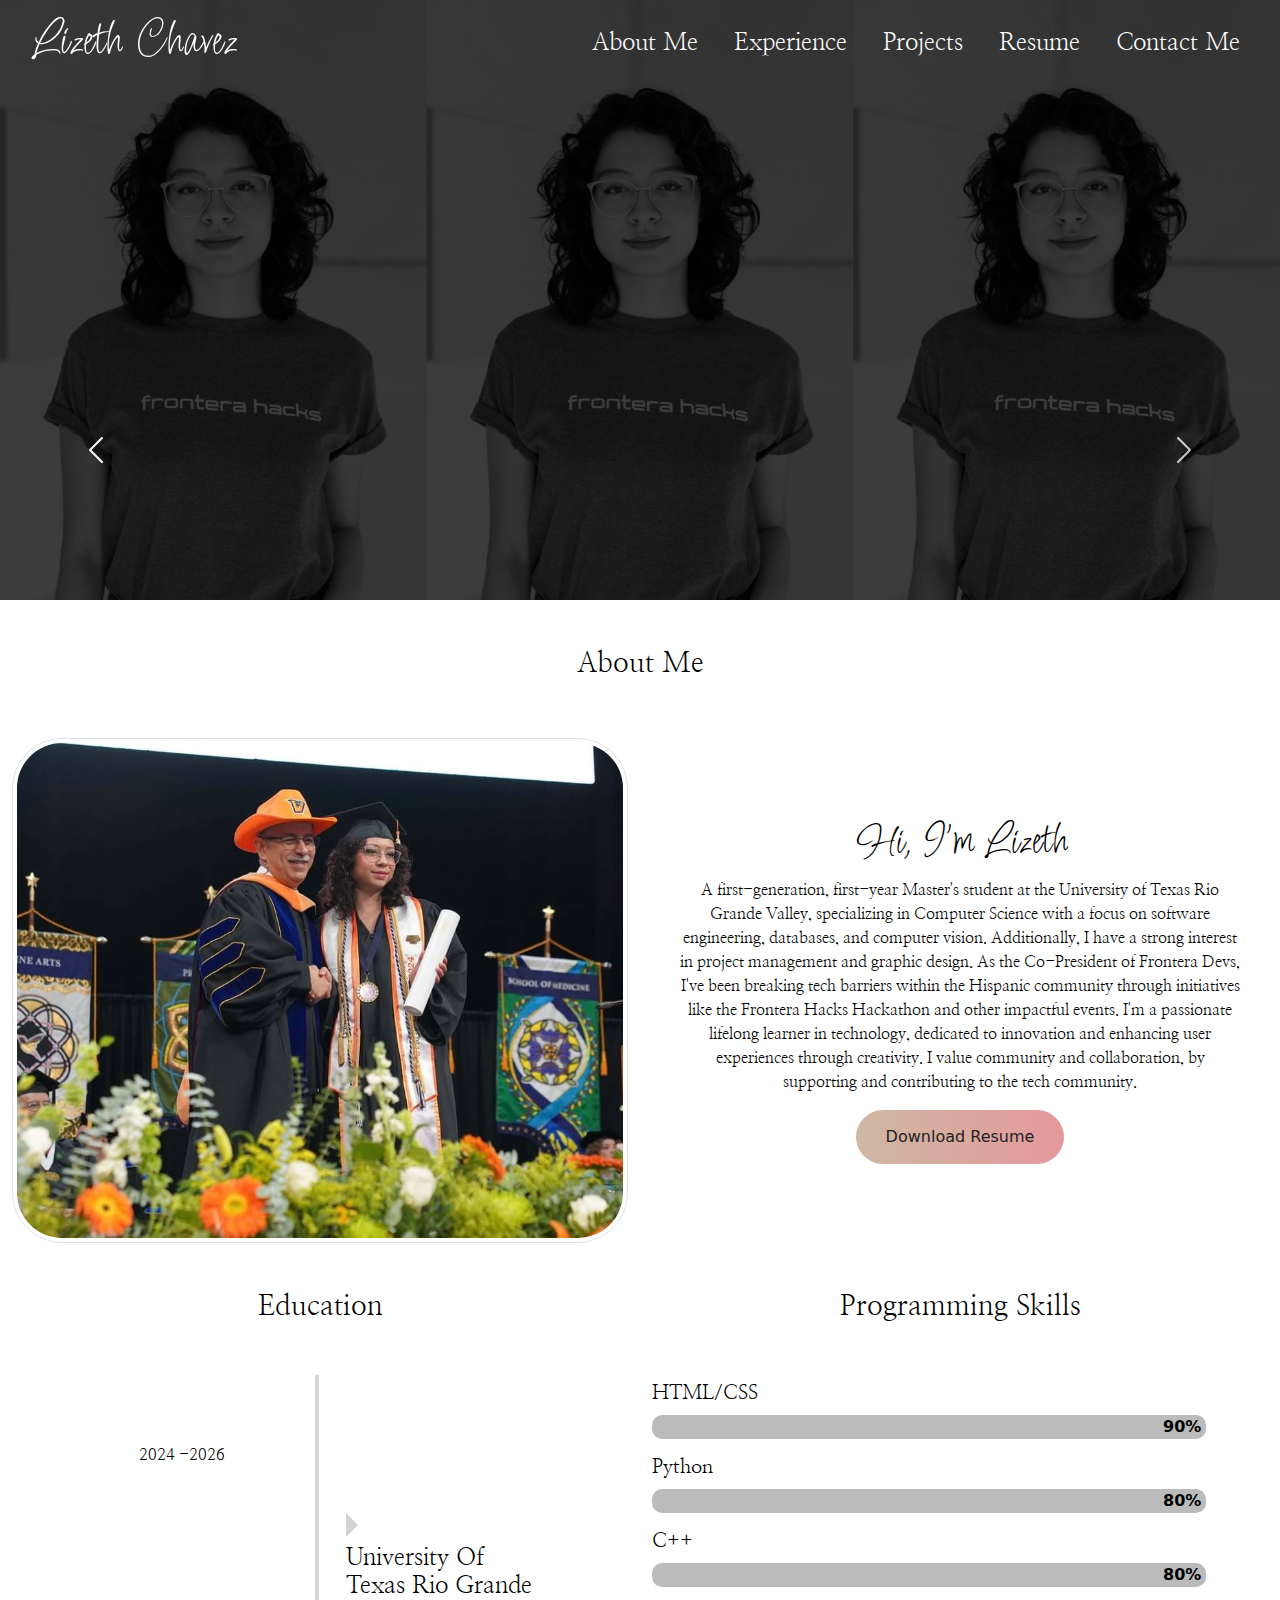
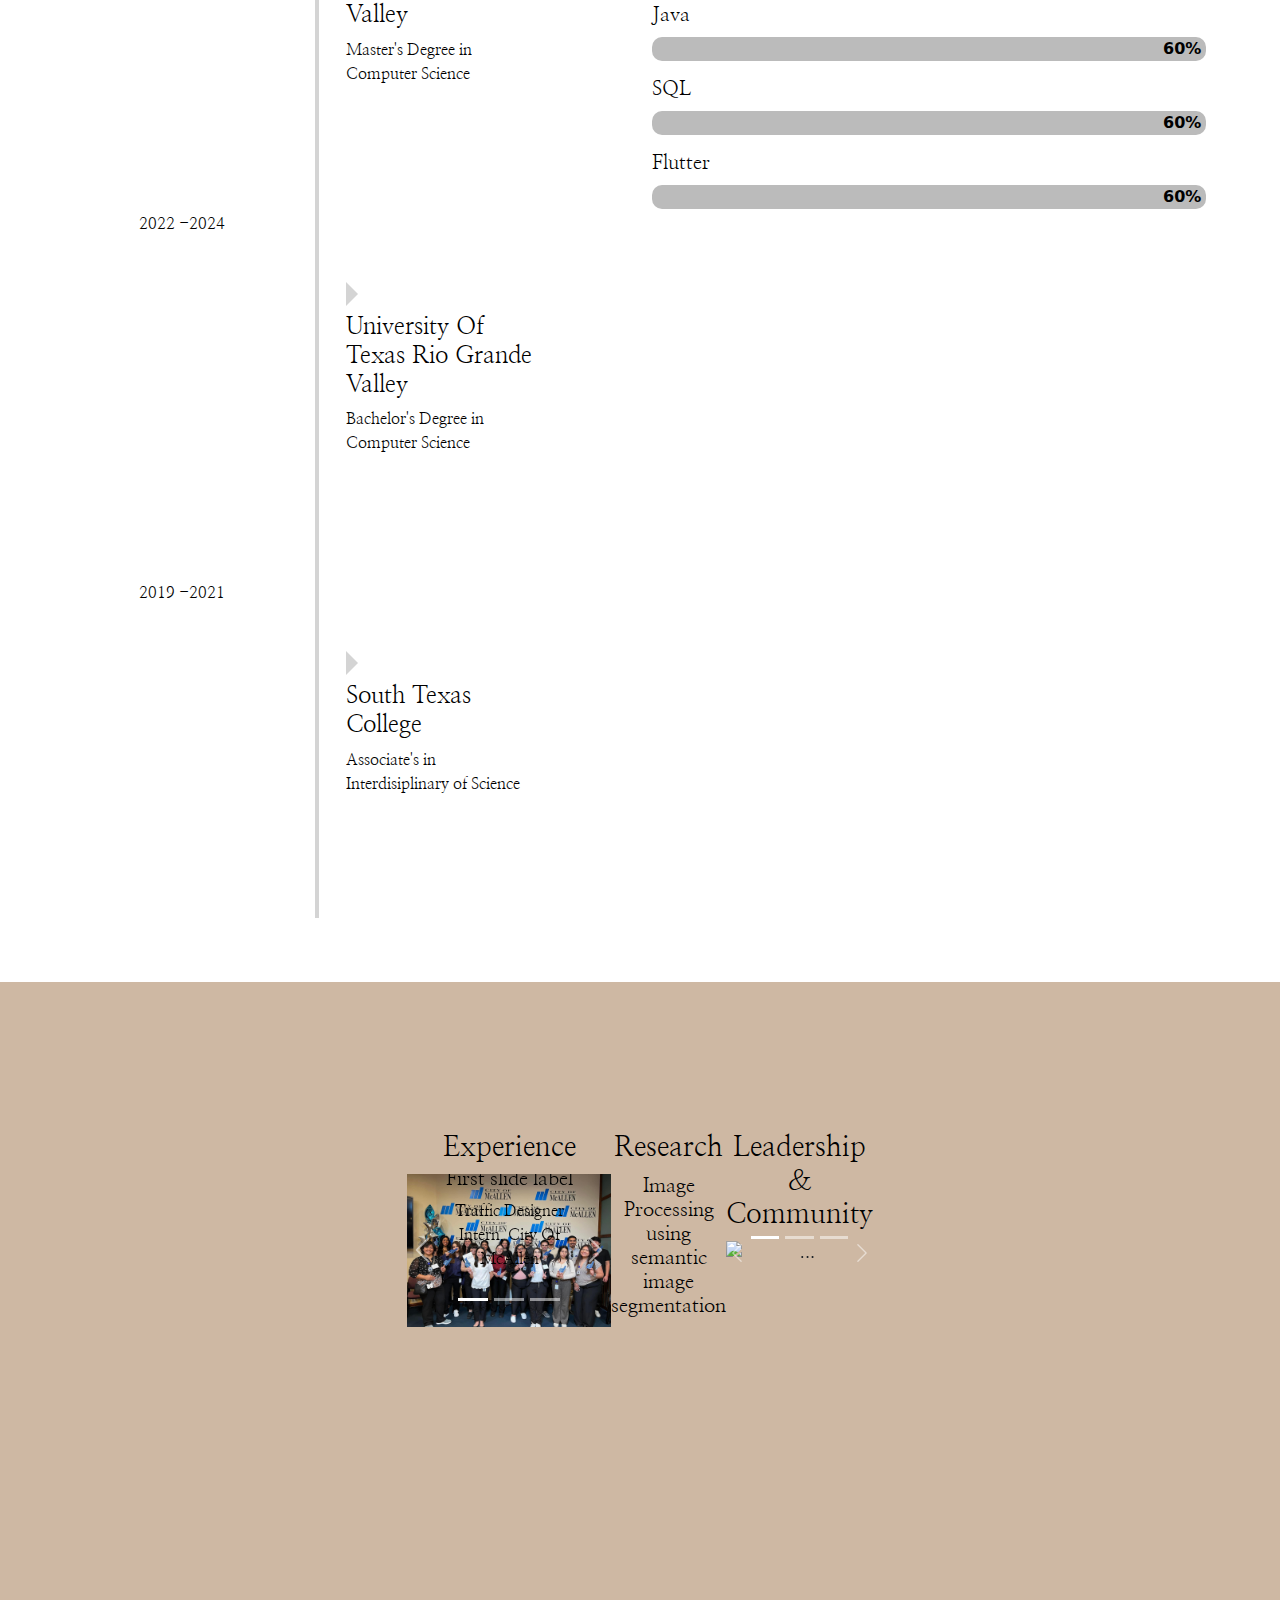
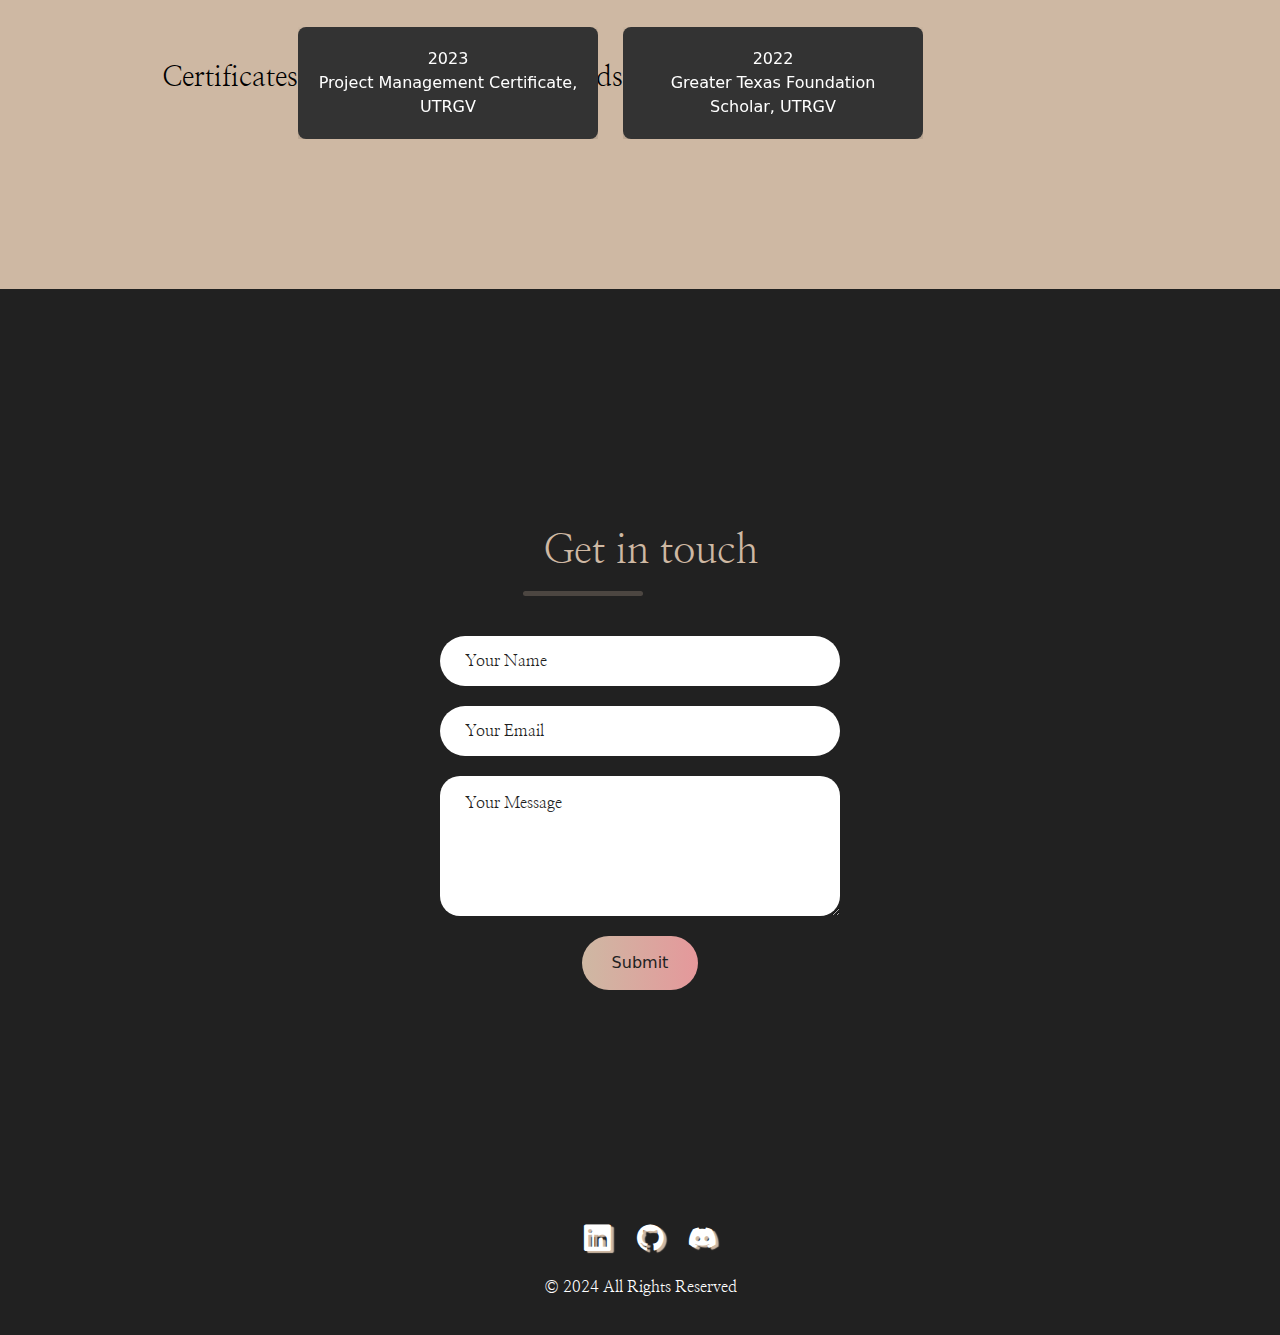
==== commit dc1b92ca: "edits" ====
--- a/src/index.html
+++ b/src/index.html
@@ -161,51 +161,152 @@
       <section  id="experience" class="experience" >
         <div class="container-fluid">
             <div class="row justify-content-center">
-                <div class="col-lg-6 col-md-6">
-                  <h3>Experience</h3>
-
-                  <h5>Summer 2024</h5>
-                  <h5>Traffic Designer Intern, City Of McAllen</h5>
-                  <h5>Web Dev Bootcamp Intructor, Galaxy VR, Edinburg</h5>
-                  <h5>Graphic Designer, The Montrose Center, Houston</h5>
-      
-                  <h3>Research</h3>
-                  <h5>Image Processing using semantic image segmentation</h5>
-      
-                  <h3>Leadership & Community</h3>
-                  <h5>Frontera Devs, Co-President</h5>
-                  <h5>Frontera Hacks, Girls Who Code & H&M Program</h5>
+                <div class="col-lg-6 col-md-6 d-flex align-items-top">
+                  <div class="experiences">
+                    <h3>Experience</h3>
+                    <div id="carouselExampleCaptions" class="carousel slide" data-bs-ride="carousel">
+                      <div class="carousel-indicators">
+                        <button type="button" data-bs-target="#carouselExampleCaptions" data-bs-slide-to="0" class="active" aria-current="true" aria-label="Slide 1"></button>
+                        <button type="button" data-bs-target="#carouselExampleCaptions" data-bs-slide-to="1" aria-label="Slide 2"></button>
+                        <button type="button" data-bs-target="#carouselExampleCaptions" data-bs-slide-to="2" aria-label="Slide 3"></button>
+                      </div>
+                      <div class="carousel-inner">
+                        <div class="carousel-item active">
+                          <img src="assets/cityMcallen.JPG" class="d-block w-100" alt="...">
+                          <div class="carousel-caption d-none d-md-block">
+                            <h5>First slide label</h5>
+                            <p>Traffic Designer Intern, City Of McAllen</p>
+                          </div>
+                        </div>
+                        <div class="carousel-item">
+                          <img src="assets/GWC.jpg" class="d-block w-100" alt="...">
+                          <div class="carousel-caption d-none d-md-block">
+                            <h5>Second slide label</h5>
+                            <p>Web Dev Bootcamp Intructor, Galaxy VR, Edinburg</p>
+                          </div>
+                        </div>
+                        <div class="carousel-item">
+                          <img src="..." class="d-block w-100" alt="...">
+                          <div class="carousel-caption d-none d-md-block">
+                            <h5>Third slide label</h5>
+                            <p>Graphic Designer, The Montrose Center, Houston</p>
+                          </div>
+                        </div>
+                      </div>
+                      <button class="carousel-control-prev" type="button" data-bs-target="#carouselExampleCaptions" data-bs-slide="prev">
+                        <span class="carousel-control-prev-icon" aria-hidden="true"></span>
+                        <span class="visually-hidden">Previous</span>
+                      </button>
+                      <button class="carousel-control-next" type="button" data-bs-target="#carouselExampleCaptions" data-bs-slide="next">
+                        <span class="carousel-control-next-icon" aria-hidden="true"></span>
+                        <span class="visually-hidden">Next</span>
+                      </button>
+                    </div>
+                  </div>
+                  <div>
+                    <h3>Research</h3>
+                    <h5>Image Processing using semantic image segmentation</h5>  
+                  </div>
+                  
+                  <div>
+                    <h3>Leadership & Community</h3>
+                    <div id="carouselExampleCaptions" class="carousel slide" data-bs-ride="carousel">
+                      <div class="carousel-indicators">
+                        <button type="button" data-bs-target="#carouselExampleCaptions" data-bs-slide-to="0" class="active" aria-current="true" aria-label="Slide 1"></button>
+                        <button type="button" data-bs-target="#carouselExampleCaptions" data-bs-slide-to="1" aria-label="Slide 2"></button>
+                        <button type="button" data-bs-target="#carouselExampleCaptions" data-bs-slide-to="2" aria-label="Slide 3"></button>
+                      </div>
+                      <div class="carousel-inner">
+                        <div class="carousel-item active">
+                          <img src="assets/fronteraHacks.JPG" class="d-block w-100" alt="...">
+                          <div class="carousel-caption d-none d-md-block">
+                            <h5>Frontera Devs, Co-President</h5>
+                            <p>Frontera Hacks</p>
+                          </div>
+                        </div>
+                      <button class="carousel-control-prev" type="button" data-bs-target="#carouselExampleCaptions" data-bs-slide="prev">
+                        <span class="carousel-control-prev-icon" aria-hidden="true"></span>
+                        <span class="visually-hidden">Previous</span>
+                      </button>
+                      <button class="carousel-control-next" type="button" data-bs-target="#carouselExampleCaptions" data-bs-slide="next">
+                        <span class="carousel-control-next-icon" aria-hidden="true"></span>
+                        <span class="visually-hidden">Next</span>
+                      </button>
+                    </div>
+                  </div>
                 </div>
             </div> 
         </div>
       </section>
-      <section id="extra" class="extra">
-        <div class="container-fluid">
-          <div class="row">
-            <div class="col-lg-6 col-md-6">
-              <h3>Certificates</h3>
-              <h5>
-                <li><a>Project Management Certificate, UTRGV, 2023 </a></li>
-                <li><a>Dual Language Graduate, Bilingual and Biliteracy Seal, PSJA ISD, 2022</a></li>
-                <li><a>IC3 Digital Literacy Certification, PSJA Thomas Jefferson TSTEM ECHS, 2019 </a></li>
-                <li><a>Microsoft Office PowerPoint 2016, Specialist Certification, PSJA Thomas Jefferson TSTEM ECHS, 2019 </a></li>
-                <li><a>Microsoft Office Word 2016, Specialist Certification, PSJA Thomas Jefferson TSTEM ECHS, 2019 </a></li>
-              </h5>
+    <section id="extra" class="extra">
+      <div class="container-fluid">
+        <div class="row ">
+          <div class="col-lg-6 col-md-6 d-flex align-items-center">
+            <h3>Certificates</h3>
+            <div class="col-lg-6 col-md-6 d-flex align-items-center">
+              <div id="accomplishmentsCarousel" class="carousel-slide" data-bs-ride="carousel">
+                <div class="carousel-inner">
+                  <div class="carousel-item active">
+                    <div class="accomplishment-box">2023<br>Project Management Certificate, UTRGV</div>
+                  </div>
+                  <div class="carousel-item">
+                    <div class="accomplishment-box">2022<br>Dual Language Graduate, Bilingual and Biliteracy Seal, PSJA ISD</div>
+                  </div>
+                  <div class="carousel-item">
+                    <div class="accomplishment-box">2019<br>Microsoft Office PowerPoint 2016, Specialist Certification, PSJA Thomas Jefferson TSTEM ECHS</div>
+                  </div>
+                  <div class="carousel-item">
+                    <div class="accomplishment-box">2019<br>Microsoft Office Word 2016, Specialist Certification, PSJA Thomas Jefferson TSTEM ECHS</div>
+                  </div>
+                </div>
+                <!-- Optional controls -->
+                <button class="carousel-control-prev" type="button" data-bs-target="#accomplishmentsCarousel" data-bs-slide="prev">
+                  <span class="carousel-control-prev-icon" aria-hidden="true"></span>
+                  <span class="visually-hidden">Previous</span>
+              </button>
+              <button class="carousel-control-next" type="button" data-bs-target="#accomplishmentsCarousel" data-bs-slide="next">
+                  <span class="carousel-control-next-icon" aria-hidden="true"></span>
+                  <span class="visually-hidden">Next</span>
+              </button>
+              </div>
             </div>
-            <div class="col-lg-6 col-md-6">
+            <div class="col-lg-6 col-md-6 d-flex align-items-center">
               <h3>Awards</h3>
-                <h5>
-                  <li><a>Greater Texas Foundation Scholar, UTRGV, 2022 </a></li>
-                  <li><a>Pharr Foundation Award, City of Pharr, 2022</a></li>
-                  <li><a>Pharr EDC Foundation Award, City of Pharr, 2022 </a></li>
-                  <li><a> BPA Scholar, Business Professional of America, 2022 </a></li>
-                  <li><a>UTRGV Meritorious Scholar, UTRGV, 2021</a></li>
-                </h5>
+                <div class="col-lg-6 col-md-6 d-flex align-items-center">
+                  <div id="accomplishmentsCarousel" class="carousel-slide" data-bs-ride="carousel">
+                    <div class="carousel-inner">
+                      <div class="carousel-item active">
+                        <div class="accomplishment-box">2022<br>Greater Texas Foundation Scholar, UTRGV</div>
+                      </div>
+                      <div class="carousel-item">
+                        <div class="accomplishment-box">2022<br>Pharr Foundation Award, City of Pharr</div>
+                      </div>
+                      <div class="carousel-item">
+                        <div class="accomplishment-box">2022<br>Pharr EDC Foundation Award, City of Pharr</div>
+                      </div>
+                      <div class="carousel-item">
+                        <div class="accomplishment-box">2022<br>BPA Scholar, Business Professional of America</div>
+                      </div>
+                      <div class="carousel-item">
+                        <div class="accomplishment-box">2021<br>UTRGV Meritorious Scholar, UTRGV</div>
+                      </div>  
+                    </div>
+                    <!-- Optional controls -->
+                    <button class="carousel-control-prev" type="button" data-bs-target="#accomplishmentsCarousel" data-bs-slide="prev">
+                      <span class="carousel-control-prev-icon" aria-hidden="true"></span>
+                      <span class="visually-hidden">Previous</span>
+                  </button>
+                  <button class="carousel-control-next" type="button" data-bs-target="#accomplishmentsCarousel" data-bs-slide="next">
+                      <span class="carousel-control-next-icon" aria-hidden="true"></span>
+                      <span class="visually-hidden">Next</span>
+                  </button>
+                  </div>
+                </div>
+              </div>
             </div>
           </div>
         </div>
       </section>
-
       <footer id="Contact">
         <div class="container-fluid">
           <div class="contact-container">
--- a/src/index.css
+++ b/src/index.css
@@ -53,8 +53,7 @@
 
 /* Images */
 
-.main-image{
-    
+.main-image{ 
     height: auto;
     border-radius: 50px;
 }
@@ -122,7 +121,7 @@
     background: #CEB8A3;
     position: absolute;
     left: 0;
-    bottom: -10;
+    bottom: -10px;
     transition: 0.5s;
 }
 
@@ -225,6 +224,17 @@
     
 }
 
+.accomplishment-box {
+    background-color: #333;
+    border-radius: 8px;
+    padding: 20px;
+    box-shadow: 0 4px 8px rgba(0, 0, 0, 0.2);
+    text-align: center;
+    color: white;
+    width: 300px; /* Adjust based on your design */
+    margin: 0 auto;
+}
+
 .extra{
     display: flex;
     background-color: #CEB8A3;
